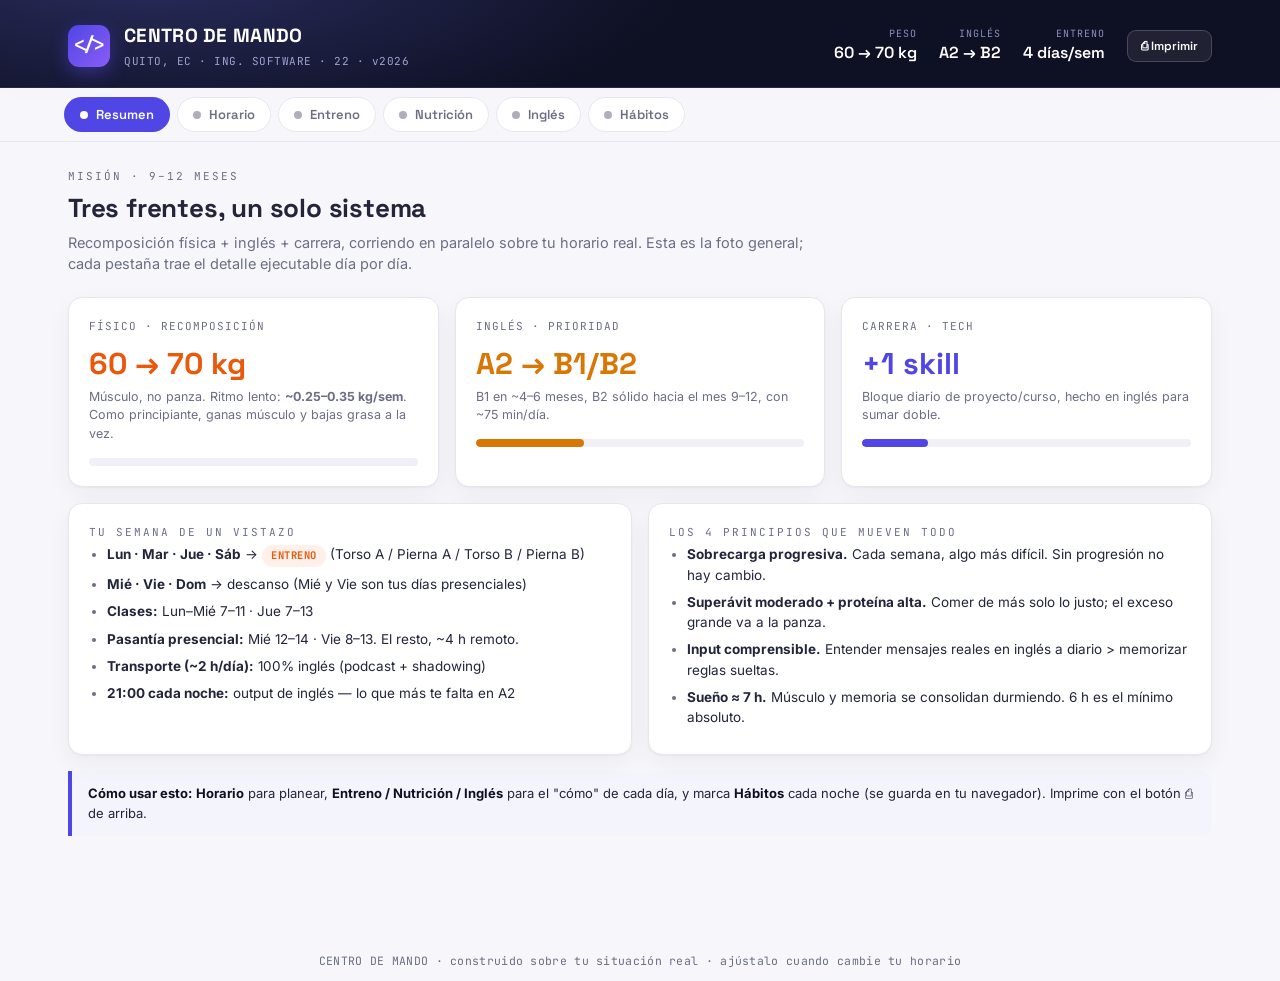
==== public/index.html @ 0e7e92aa "refacctor" ====
<!doctype html>
<html lang="es">
<head>
<meta charset="UTF-8" />
<meta name="viewport" content="width=device-width, initial-scale=1.0" />
<title>Centro de Mando · Transformación</title>
<style>
  @import url('https://fonts.googleapis.com/css2?family=Space+Grotesk:wght@500;600;700&family=Inter:wght@400;500;600;700&family=JetBrains+Mono:wght@500;700&display=swap');

  :root{
    --ink:#0e1023; --paper:#f7f7fb; --card:#fff; --line:#e6e6ef; --line-soft:#f0f0f6;
    --muted:#6b6e85; --text:#23263b;
    --indigo:#4f46e5; --amber:#d97706; --amber-bg:#fef6e7; --coral:#ea580c; --coral-bg:#fff1ea;
    --green:#059669; --green-bg:#e9f7f0; --violet:#7c3aed; --violet-bg:#f1ecfd; --blue:#2563eb; --blue-bg:#e9f0fe;
    --r:14px; --shadow:0 1px 2px rgba(14,16,35,.04),0 8px 24px rgba(14,16,35,.05);
  }
  *{box-sizing:border-box;}
  html{scroll-behavior:smooth;}
  body{margin:0;font-family:'Inter',sans-serif;background:var(--paper);color:var(--text);-webkit-font-smoothing:antialiased;line-height:1.5;}
  .wrap{max-width:1180px;margin:0 auto;padding:0 18px 80px;}

  header.top{background:var(--ink);background-image:radial-gradient(900px 300px at 12% -40%,#2a2d5e 0,transparent 60%);color:#fff;padding:22px 0 18px;border-bottom:1px solid #25284c;}
  .top .wrap{padding-bottom:0;}
  .brand{display:flex;align-items:center;gap:14px;flex-wrap:wrap;}
  .glyph{width:42px;height:42px;border-radius:11px;background:linear-gradient(135deg,var(--indigo),#8b5cf6);display:grid;place-items:center;font-family:'JetBrains Mono',monospace;font-weight:700;font-size:19px;box-shadow:0 6px 18px rgba(79,70,229,.45);}
  .brand h1{font-family:'Space Grotesk',sans-serif;font-size:19px;margin:0;letter-spacing:.3px;font-weight:700;}
  .brand .sub{font-family:'JetBrains Mono',monospace;font-size:11px;color:#9ea2cf;letter-spacing:.5px;margin-top:2px;}
  .ticker{margin-left:auto;display:flex;gap:22px;flex-wrap:wrap;align-items:center;}
  .ticker .t{text-align:right;}
  .ticker .t .k{font-family:'JetBrains Mono',monospace;font-size:10px;color:#8b8fc0;letter-spacing:1px;text-transform:uppercase;}
  .ticker .t .v{font-family:'Space Grotesk',sans-serif;font-size:16px;font-weight:600;color:#fff;}

  nav.tabs{position:sticky;top:0;z-index:30;background:rgba(247,247,251,.86);backdrop-filter:blur(10px);border-bottom:1px solid var(--line);}
  .tabrow{max-width:1180px;margin:0 auto;padding:9px 14px;display:flex;gap:7px;overflow-x:auto;scrollbar-width:none;}
  .tabrow::-webkit-scrollbar{display:none;}
  .tab{flex:0 0 auto;border:1px solid var(--line);background:var(--card);color:var(--muted);font-family:'Space Grotesk',sans-serif;font-weight:600;font-size:13px;padding:8px 15px;border-radius:999px;cursor:pointer;display:flex;align-items:center;gap:8px;transition:all .15s;white-space:nowrap;}
  .tab .dot{width:8px;height:8px;border-radius:50%;background:currentColor;opacity:.55;}
  .tab:hover{color:var(--text);border-color:#d3d3e3;}
  .tab.active{color:#fff;border-color:transparent;}
  .tab[data-c=dash].active{background:var(--indigo);}
  .tab[data-c=horario].active{background:var(--blue);}
  .tab[data-c=entreno].active{background:var(--coral);}
  .tab[data-c=comida].active{background:var(--green);}
  .tab[data-c=ingles].active{background:var(--amber);}
  .tab[data-c=habitos].active{background:var(--violet);}
  .tab.active .dot{opacity:1;background:#fff;}

  .panel{display:none;padding-top:26px;animation:fade .25s ease;}
  .panel.show{display:block;}
  @keyframes fade{from{opacity:0;transform:translateY(6px);}to{opacity:1;transform:none;}}

  .eyebrow{font-family:'JetBrains Mono',monospace;font-size:11px;letter-spacing:2px;text-transform:uppercase;color:var(--muted);margin:0 0 4px;}
  h2.section{font-family:'Space Grotesk',sans-serif;font-size:26px;margin:0 0 4px;letter-spacing:-.2px;}
  .lead{color:var(--muted);margin:0 0 22px;max-width:740px;font-size:14.5px;}

  .card{background:var(--card);border:1px solid var(--line);border-radius:var(--r);padding:20px;box-shadow:var(--shadow);}
  .grid{display:grid;gap:16px;}
  .g2{grid-template-columns:repeat(2,1fr);}
  .g3{grid-template-columns:repeat(3,1fr);}
  @media (max-width:820px){.g2,.g3{grid-template-columns:1fr;}}

  .pill{display:inline-block;font-family:'JetBrains Mono',monospace;font-size:10.5px;letter-spacing:.5px;padding:3px 9px;border-radius:999px;text-transform:uppercase;font-weight:700;}

  .metric .lab{font-family:'JetBrains Mono',monospace;font-size:11px;letter-spacing:1px;text-transform:uppercase;color:var(--muted);}
  .metric .big{font-family:'Space Grotesk',sans-serif;font-size:30px;font-weight:700;margin:6px 0 2px;}
  .metric .note{font-size:12.5px;color:var(--muted);}
  .bar{height:8px;border-radius:999px;background:var(--line-soft);margin-top:14px;overflow:hidden;}
  .bar>i{display:block;height:100%;border-radius:999px;}

  table{width:100%;border-collapse:collapse;}
  .tbl th{font-family:'JetBrains Mono',monospace;font-size:10.5px;letter-spacing:.6px;text-transform:uppercase;color:var(--muted);text-align:left;padding:10px 12px;border-bottom:1px solid var(--line);}
  .tbl td{padding:12px;border-bottom:1px solid var(--line-soft);font-size:13.5px;vertical-align:top;}
  .tbl tr:last-child td{border-bottom:none;}
  .ex{font-weight:600;color:var(--text);display:block;}
  .ex small{display:block;font-weight:600;font-size:10px;letter-spacing:.5px;text-transform:uppercase;margin-top:3px;color:var(--coral);}
  .sets{font-family:'JetBrains Mono',monospace;font-weight:700;font-size:13px;white-space:nowrap;}

  .dayhead{display:flex;align-items:center;gap:10px;margin:0 0 10px;font-family:'Space Grotesk',sans-serif;font-weight:700;font-size:16px;}
  .tag{font-family:'JetBrains Mono',monospace;font-size:10px;padding:3px 8px;border-radius:6px;letter-spacing:.5px;}
  .tag.gym{background:var(--coral-bg);color:var(--coral);}
  .tag.rest{background:#eef0f4;color:var(--muted);}

  ul.clean{margin:0;padding-left:18px;}
  ul.clean li{margin-bottom:7px;font-size:13.5px;}
  ul.clean li::marker{color:var(--muted);}

  .callout{border-left:4px solid var(--indigo);background:#f4f4fd;padding:13px 16px;border-radius:0 10px 10px 0;font-size:13px;margin-top:16px;}
  .callout b{color:var(--ink);}
  .callout.warn{border-color:var(--coral);background:var(--coral-bg);}
  .callout.tip{border-color:var(--green);background:var(--green-bg);}

  /* timeline */
  .tl{display:flex;flex-direction:column;}
  .tl .row{display:grid;grid-template-columns:50px 4px 1fr;gap:11px;align-items:stretch;padding:7px 0;border-bottom:1px solid var(--line-soft);}
  .tl .row:last-child{border-bottom:none;}
  .tl .t{font-family:'JetBrains Mono',monospace;font-size:11px;font-weight:700;color:var(--ink);padding-top:1px;}
  .tl .b2{border-radius:3px;}
  .tl .act b{font-size:13px;display:block;line-height:1.35;}
  .tl .act span{font-size:11.5px;color:var(--muted);}
  .b-en{background:var(--amber);} .a-en b{color:var(--amber);}
  .b-cls{background:var(--blue);}
  .b-gym{background:var(--coral);} .a-gym b{color:var(--coral);}
  .b-food{background:var(--green);}
  .b-work{background:#c2772f;}
  .b-skill{background:#0891b2;} .a-skill b{color:#0e7490;}
  .b-rest{background:#b9bcc9;}

  /* meals */
  .meal{padding:9px 0;border-bottom:1px solid var(--line-soft);}
  .meal:last-of-type{border-bottom:none;}
  .meal .mh{font-family:'JetBrains Mono',monospace;font-size:10.5px;letter-spacing:.5px;text-transform:uppercase;color:var(--green);font-weight:700;}
  .meal p{margin:3px 0 0;font-size:12.8px;line-height:1.45;}
  .daytot{margin-top:12px;font-family:'JetBrains Mono',monospace;font-size:11.5px;font-weight:700;color:var(--ink);background:var(--green-bg);padding:7px 11px;border-radius:8px;display:inline-block;}

  /* tools */
  .tool{border:1px solid var(--line);border-radius:11px;padding:14px;background:var(--card);}
  .tool .th{display:flex;align-items:center;gap:8px;flex-wrap:wrap;}
  .tool h4{margin:0;font-family:'Space Grotesk',sans-serif;font-size:14.5px;}
  .free{font-family:'JetBrains Mono',monospace;font-size:9px;padding:2px 7px;border-radius:5px;font-weight:700;letter-spacing:.4px;}
  .free.g{background:var(--green-bg);color:var(--green);}
  .free.p{background:var(--amber-bg);color:var(--amber);}
  .tool p{font-size:12.5px;color:var(--muted);margin:7px 0 0;}
  .tool p b{color:var(--text);}

  /* habit tracker */
  .htools{display:flex;flex-wrap:wrap;gap:10px;align-items:center;margin-bottom:16px;}
  .htools input[type=text]{font-family:'JetBrains Mono',monospace;border:1px solid var(--line);border-radius:9px;padding:7px 11px;font-size:12px;}
  .btn{font-family:'Space Grotesk',sans-serif;font-weight:600;font-size:12.5px;border:1px solid var(--line);background:var(--card);border-radius:9px;padding:7px 13px;cursor:pointer;color:var(--text);}
  .btn:hover{border-color:#cfcfe0;}
  .htbl{width:100%;border-collapse:collapse;}
  .htbl th{font-family:'JetBrains Mono',monospace;font-size:10px;padding:8px 4px;color:var(--muted);border-bottom:1px solid var(--line);}
  .htbl td{border-bottom:1px solid var(--line-soft);padding:8px 4px;text-align:center;}
  .htbl .hname{text-align:left;font-weight:600;font-size:12.5px;padding-left:6px;}
  .htbl .hname small{display:block;font-weight:500;color:var(--muted);font-size:10.5px;}
  .htbl .cat td{background:var(--violet-bg);font-family:'Space Grotesk',sans-serif;font-weight:700;font-size:11px;letter-spacing:1px;text-align:left;padding:9px 10px;color:var(--violet);}
  .ck{width:20px;height:20px;border-radius:50%;border:2px solid #cdcdda;cursor:pointer;display:inline-block;transition:all .12s;}
  .ck:hover{border-color:var(--violet);transform:scale(1.12);}
  .ck.on{background:var(--violet);border-color:var(--violet);position:relative;}
  .ck.on::after{content:"✓";color:#fff;font-size:12px;font-weight:700;position:absolute;inset:0;display:grid;place-items:center;}
  .ck.rest{border-style:dashed;border-color:#dcdce4;cursor:default;opacity:.5;}
  .ck.rest:hover{transform:none;}

  .footer-note{text-align:center;color:var(--muted);font-size:11.5px;margin-top:36px;font-family:'JetBrains Mono',monospace;letter-spacing:.3px;}
  .printbtn{font-family:'Space Grotesk',sans-serif;font-weight:600;font-size:12px;cursor:pointer;background:rgba(255,255,255,.08);color:#fff;border:1px solid rgba(255,255,255,.18);padding:7px 13px;border-radius:9px;}
  .printbtn:hover{background:rgba(255,255,255,.16);}

  @media (max-width:640px){
    .ticker{width:100%;justify-content:space-between;gap:12px;margin-top:12px;}
    .ticker .t{text-align:left;}
    h2.section{font-size:22px;}
  }
  @media print{
    nav.tabs,.printbtn,.htools{display:none!important;}
    header.top{-webkit-print-color-adjust:exact;print-color-adjust:exact;}
    .panel{display:block!important;page-break-before:always;padding-top:8px;}
    .panel:first-of-type{page-break-before:avoid;}
    body{background:#fff;}
    .card,.b2,.daytot,.htbl .cat td,.tag{-webkit-print-color-adjust:exact;print-color-adjust:exact;}
    @page{margin:1cm;}
  }
</style>
</head>
<body>

<header class="top">
  <div class="wrap">
    <div class="brand">
      <div class="glyph">&lt;/&gt;</div>
      <div>
        <h1>CENTRO DE MANDO</h1>
        <div class="sub">QUITO, EC · ING. SOFTWARE · 22 · v2026</div>
      </div>
      <div class="ticker">
        <div class="t"><div class="k">Peso</div><div class="v" id="tk-peso">60 → 70 kg</div></div>
        <div class="t"><div class="k">Inglés</div><div class="v">A2 → B2</div></div>
        <div class="t"><div class="k">Entreno</div><div class="v">4 días/sem</div></div>
        <button class="printbtn" onclick="window.print()">⎙ Imprimir</button>
      </div>
    </div>
  </div>
</header>

<nav class="tabs">
  <div class="tabrow">
    <button class="tab active" data-c="dash"><span class="dot"></span>Resumen</button>
    <button class="tab" data-c="horario"><span class="dot"></span>Horario</button>
    <button class="tab" data-c="entreno"><span class="dot"></span>Entreno</button>
    <button class="tab" data-c="comida"><span class="dot"></span>Nutrición</button>
    <button class="tab" data-c="ingles"><span class="dot"></span>Inglés</button>
    <button class="tab" data-c="habitos"><span class="dot"></span>Hábitos</button>
  </div>
</nav>

<div class="wrap">

<!-- ============ RESUMEN ============ -->
<section class="panel show" id="dash">
  <p class="eyebrow">Misión · 9–12 meses</p>
  <h2 class="section">Tres frentes, un solo sistema</h2>
  <p class="lead">Recomposición física + inglés + carrera, corriendo en paralelo sobre tu horario real. Esta es la foto general; cada pestaña trae el detalle ejecutable día por día.</p>

  <div class="grid g3">
    <div class="card metric">
      <div class="lab">Físico · Recomposición</div>
      <div class="big" style="color:var(--coral)">60 → 70 kg</div>
      <div class="note">Músculo, no panza. Ritmo lento: <b>~0.25–0.35 kg/sem</b>. Como principiante, ganas músculo y bajas grasa a la vez.</div>
      <div class="bar"><i id="bar-peso" style="background:var(--coral);width:0%"></i></div>
    </div>
    <div class="card metric">
      <div class="lab">Inglés · Prioridad</div>
      <div class="big" style="color:var(--amber)">A2 → B1/B2</div>
      <div class="note">B1 en ~4–6 meses, B2 sólido hacia el mes 9–12, con ~75 min/día.</div>
      <div class="bar"><i style="background:var(--amber);width:33%"></i></div>
    </div>
    <div class="card metric">
      <div class="lab">Carrera · Tech</div>
      <div class="big" style="color:var(--indigo)">+1 skill</div>
      <div class="note">Bloque diario de proyecto/curso, hecho en inglés para sumar doble.</div>
      <div class="bar"><i style="background:var(--indigo);width:20%"></i></div>
    </div>
  </div>

  <div class="grid g2" style="margin-top:16px">
    <div class="card">
      <p class="eyebrow">Tu semana de un vistazo</p>
      <ul class="clean">
        <li><b>Lun · Mar · Jue · Sáb</b> → <span class="pill" style="background:var(--coral-bg);color:var(--coral)">entreno</span> (Torso A / Pierna A / Torso B / Pierna B)</li>
        <li><b>Mié · Vie · Dom</b> → descanso (Mié y Vie son tus días presenciales)</li>
        <li><b>Clases:</b> Lun–Mié 7–11 · Jue 7–13</li>
        <li><b>Pasantía presencial:</b> Mié 12–14 · Vie 8–13. El resto, ~4 h remoto.</li>
        <li><b>Transporte (~2 h/día):</b> 100% inglés (podcast + shadowing)</li>
        <li><b>21:00 cada noche:</b> output de inglés — lo que más te falta en A2</li>
      </ul>
    </div>
    <div class="card">
      <p class="eyebrow">Los 4 principios que mueven todo</p>
      <ul class="clean">
        <li><b>Sobrecarga progresiva.</b> Cada semana, algo más difícil. Sin progresión no hay cambio.</li>
        <li><b>Superávit moderado + proteína alta.</b> Comer de más solo lo justo; el exceso grande va a la panza.</li>
        <li><b>Input comprensible.</b> Entender mensajes reales en inglés a diario &gt; memorizar reglas sueltas.</li>
        <li><b>Sueño ≈ 7 h.</b> Músculo y memoria se consolidan durmiendo. 6 h es el mínimo absoluto.</li>
      </ul>
    </div>
  </div>

  <div class="callout">
    <b>Cómo usar esto:</b> <b>Horario</b> para planear, <b>Entreno / Nutrición / Inglés</b> para el "cómo" de cada día, y marca <b>Hábitos</b> cada noche (se guarda en tu navegador). Imprime con el botón ⎙ de arriba.
  </div>
</section>

<!-- ============ HORARIO ============ -->
<section class="panel" id="horario">
  <p class="eyebrow">Estructura · día por día</p>
  <h2 class="section">Tu día, minuto a minuto</h2>
  <p class="lead">Sobre tus anclas reales: clases Lun–Mié 7–11 y Jue 7–13, pasantía presencial Mié 12–14 y Vie 8–13. Las horas son una guía; respeta las anclas y mueve los bloques flexibles si hace falta.</p>

  <div class="grid g2">

    <!-- LUNES -->
    <div class="card">
      <div class="dayhead">Lunes <span class="tag gym">ENTRENO · TORSO A</span></div>
      <div class="tl">
        <div class="row"><span class="t">05:15</span><div class="b2 b-en"></div><div class="act a-en"><b>Inglés · Anki</b><span>repaso del mazo + 10 palabras nuevas</span></div></div>
        <div class="row"><span class="t">05:45</span><div class="b2 b-food"></div><div class="act"><b>Desayuno 1</b></div></div>
        <div class="row"><span class="t">06:00</span><div class="b2 b-en"></div><div class="act a-en"><b>Transporte · Inglés</b><span>podcast + shadowing</span></div></div>
        <div class="row"><span class="t">07:00</span><div class="b2 b-cls"></div><div class="act"><b>Clases U</b><span>snack 1 en el receso</span></div></div>
        <div class="row"><span class="t">11:00</span><div class="b2 b-en"></div><div class="act"><b>Transporte → casa</b><span>audiolibro</span></div></div>
        <div class="row"><span class="t">12:00</span><div class="b2 b-food"></div><div class="act"><b>Almuerzo</b></div></div>
        <div class="row"><span class="t">13:00</span><div class="b2 b-gym"></div><div class="act a-gym"><b>Entreno · Torso A</b><span>~50 min</span></div></div>
        <div class="row"><span class="t">14:00</span><div class="b2 b-work"></div><div class="act"><b>Trabajo remoto</b><span>bloque foco 4 h · pausa postura cada hora</span></div></div>
        <div class="row"><span class="t">18:00</span><div class="b2 b-food"></div><div class="act"><b>Snack 2 + tareas U</b></div></div>
        <div class="row"><span class="t">20:00</span><div class="b2 b-skill"></div><div class="act a-skill"><b>Nueva habilidad</b><span>curso/proyecto 30 min</span></div></div>
        <div class="row"><span class="t">20:30</span><div class="b2 b-food"></div><div class="act"><b>Merienda</b></div></div>
        <div class="row"><span class="t">21:00</span><div class="b2 b-en"></div><div class="act a-en"><b>Inglés · Output</b><span>hablar 15 min + escribir 5 frases</span></div></div>
        <div class="row"><span class="t">21:45</span><div class="b2 b-rest"></div><div class="act"><b>Alistar mañana + ducha</b></div></div>
        <div class="row"><span class="t">22:30</span><div class="b2 b-rest"></div><div class="act"><b>Dormir</b><span>≈ 7 h</span></div></div>
      </div>
    </div>

    <!-- MARTES -->
    <div class="card">
      <div class="dayhead">Martes <span class="tag gym">ENTRENO · PIERNA A</span></div>
      <div class="tl">
        <div class="row"><span class="t">05:15</span><div class="b2 b-en"></div><div class="act a-en"><b>Inglés · Anki</b><span>repaso + 10 nuevas</span></div></div>
        <div class="row"><span class="t">05:45</span><div class="b2 b-food"></div><div class="act"><b>Desayuno 1</b></div></div>
        <div class="row"><span class="t">06:00</span><div class="b2 b-en"></div><div class="act a-en"><b>Transporte · Inglés</b><span>podcast + shadowing</span></div></div>
        <div class="row"><span class="t">07:00</span><div class="b2 b-cls"></div><div class="act"><b>Clases U</b><span>snack 1 en el receso</span></div></div>
        <div class="row"><span class="t">11:00</span><div class="b2 b-en"></div><div class="act"><b>Transporte → casa</b><span>audiolibro</span></div></div>
        <div class="row"><span class="t">12:00</span><div class="b2 b-food"></div><div class="act"><b>Almuerzo</b></div></div>
        <div class="row"><span class="t">13:00</span><div class="b2 b-gym"></div><div class="act a-gym"><b>Entreno · Pierna A</b><span>~50 min</span></div></div>
        <div class="row"><span class="t">14:00</span><div class="b2 b-work"></div><div class="act"><b>Trabajo remoto</b><span>bloque foco 4 h</span></div></div>
        <div class="row"><span class="t">18:00</span><div class="b2 b-food"></div><div class="act"><b>Snack 2 + tareas U</b></div></div>
        <div class="row"><span class="t">20:00</span><div class="b2 b-skill"></div><div class="act a-skill"><b>Nueva habilidad</b><span>30 min</span></div></div>
        <div class="row"><span class="t">20:30</span><div class="b2 b-food"></div><div class="act"><b>Merienda</b></div></div>
        <div class="row"><span class="t">21:00</span><div class="b2 b-en"></div><div class="act a-en"><b>Inglés · Output</b><span>hablar + escribir</span></div></div>
        <div class="row"><span class="t">21:45</span><div class="b2 b-rest"></div><div class="act"><b>Alistar mañana</b></div></div>
        <div class="row"><span class="t">22:30</span><div class="b2 b-rest"></div><div class="act"><b>Dormir</b></div></div>
      </div>
    </div>

    <!-- MIÉRCOLES -->
    <div class="card">
      <div class="dayhead">Miércoles <span class="tag rest">DESCANSO</span></div>
      <div class="tl">
        <div class="row"><span class="t">05:15</span><div class="b2 b-en"></div><div class="act a-en"><b>Inglés · Anki</b><span>repaso + 10 nuevas</span></div></div>
        <div class="row"><span class="t">05:45</span><div class="b2 b-food"></div><div class="act"><b>Desayuno 1</b></div></div>
        <div class="row"><span class="t">06:00</span><div class="b2 b-en"></div><div class="act a-en"><b>Transporte · Inglés</b><span>podcast</span></div></div>
        <div class="row"><span class="t">07:00</span><div class="b2 b-cls"></div><div class="act"><b>Clases U</b><span>snack 1 en receso</span></div></div>
        <div class="row"><span class="t">11:00</span><div class="b2 b-en"></div><div class="act"><b>Transporte a pasantía</b><span>+ almuerzo ligero / llévalo</span></div></div>
        <div class="row"><span class="t">12:00</span><div class="b2 b-work"></div><div class="act"><b>Pasantía presencial</b><span>12–14</span></div></div>
        <div class="row"><span class="t">14:00</span><div class="b2 b-en"></div><div class="act"><b>Transporte → casa</b><span>audiolibro</span></div></div>
        <div class="row"><span class="t">15:00</span><div class="b2 b-food"></div><div class="act"><b>Comida fuerte (tardía)</b></div></div>
        <div class="row"><span class="t">15:30</span><div class="b2 b-work"></div><div class="act"><b>Remoto (completar horas)</b><span>~2 h</span></div></div>
        <div class="row"><span class="t">18:00</span><div class="b2 b-skill"></div><div class="act a-skill"><b>Tareas → Nueva habilidad</b></div></div>
        <div class="row"><span class="t">20:30</span><div class="b2 b-food"></div><div class="act"><b>Merienda</b></div></div>
        <div class="row"><span class="t">21:00</span><div class="b2 b-en"></div><div class="act a-en"><b>Inglés · Output</b></div></div>
        <div class="row"><span class="t">22:30</span><div class="b2 b-rest"></div><div class="act"><b>Dormir</b></div></div>
      </div>
    </div>

    <!-- JUEVES -->
    <div class="card">
      <div class="dayhead">Jueves <span class="tag gym">ENTRENO · TORSO B</span></div>
      <div class="tl">
        <div class="row"><span class="t">05:15</span><div class="b2 b-en"></div><div class="act a-en"><b>Inglés · Anki</b><span>repaso + 10 nuevas</span></div></div>
        <div class="row"><span class="t">05:45</span><div class="b2 b-food"></div><div class="act"><b>Desayuno 1</b></div></div>
        <div class="row"><span class="t">06:00</span><div class="b2 b-en"></div><div class="act a-en"><b>Transporte · Inglés</b><span>podcast + shadowing</span></div></div>
        <div class="row"><span class="t">07:00</span><div class="b2 b-cls"></div><div class="act"><b>Clases U (7–13)</b><span>snack 1 ~10:00 · bloque largo</span></div></div>
        <div class="row"><span class="t">13:00</span><div class="b2 b-en"></div><div class="act"><b>Transporte → casa</b><span>audiolibro</span></div></div>
        <div class="row"><span class="t">14:00</span><div class="b2 b-food"></div><div class="act"><b>Almuerzo</b></div></div>
        <div class="row"><span class="t">14:30</span><div class="b2 b-gym"></div><div class="act a-gym"><b>Entreno · Torso B</b></div></div>
        <div class="row"><span class="t">15:30</span><div class="b2 b-work"></div><div class="act"><b>Trabajo remoto</b><span>~3.5 h + snack 2</span></div></div>
        <div class="row"><span class="t">19:00</span><div class="b2 b-cls"></div><div class="act"><b>Tareas U</b></div></div>
        <div class="row"><span class="t">20:00</span><div class="b2 b-skill"></div><div class="act a-skill"><b>Nueva habilidad</b><span>30 min</span></div></div>
        <div class="row"><span class="t">20:30</span><div class="b2 b-food"></div><div class="act"><b>Merienda</b></div></div>
        <div class="row"><span class="t">21:00</span><div class="b2 b-en"></div><div class="act a-en"><b>Inglés · Output</b></div></div>
        <div class="row"><span class="t">22:30</span><div class="b2 b-rest"></div><div class="act"><b>Dormir</b></div></div>
      </div>
    </div>

    <!-- VIERNES -->
    <div class="card">
      <div class="dayhead">Viernes <span class="tag rest">DESCANSO</span></div>
      <div class="tl">
        <div class="row"><span class="t">05:30</span><div class="b2 b-en"></div><div class="act a-en"><b>Inglés · Anki</b><span>repaso + 10 nuevas</span></div></div>
        <div class="row"><span class="t">06:00</span><div class="b2 b-food"></div><div class="act"><b>Desayuno 1 + alistar</b></div></div>
        <div class="row"><span class="t">07:00</span><div class="b2 b-en"></div><div class="act a-en"><b>Transporte · Inglés</b><span>podcast</span></div></div>
        <div class="row"><span class="t">08:00</span><div class="b2 b-work"></div><div class="act"><b>Pasantía presencial</b><span>8–13 · snack en receso</span></div></div>
        <div class="row"><span class="t">13:00</span><div class="b2 b-en"></div><div class="act"><b>Transporte → casa</b><span>audiolibro</span></div></div>
        <div class="row"><span class="t">14:00</span><div class="b2 b-food"></div><div class="act"><b>Almuerzo</b></div></div>
        <div class="row"><span class="t">14:30</span><div class="b2 b-skill"></div><div class="act a-skill"><b>Proyecto personal / curso</b><span>bloque tech</span></div></div>
        <div class="row"><span class="t">17:00</span><div class="b2 b-rest"></div><div class="act"><b>Ocio / social</b><span>cierre de semana laboral</span></div></div>
        <div class="row"><span class="t">20:30</span><div class="b2 b-food"></div><div class="act"><b>Merienda</b></div></div>
        <div class="row"><span class="t">21:00</span><div class="b2 b-en"></div><div class="act a-en"><b>Inglés ligero</b><span>serie con subtítulos en inglés</span></div></div>
        <div class="row"><span class="t">23:00</span><div class="b2 b-rest"></div><div class="act"><b>Dormir</b><span>puede correrse</span></div></div>
      </div>
    </div>

    <!-- SÁBADO -->
    <div class="card">
      <div class="dayhead">Sábado <span class="tag gym">ENTRENO · PIERNA B</span></div>
      <div class="tl">
        <div class="row"><span class="t">07:30</span><div class="b2 b-rest"></div><div class="act"><b>Despertar (sin alarma estricta)</b></div></div>
        <div class="row"><span class="t">08:00</span><div class="b2 b-en"></div><div class="act a-en"><b>Anki + Desayuno</b></div></div>
        <div class="row"><span class="t">09:00</span><div class="b2 b-gym"></div><div class="act a-gym"><b>Entreno · Pierna B</b></div></div>
        <div class="row"><span class="t">10:00</span><div class="b2 b-skill"></div><div class="act a-skill"><b>Proyecto / curso</b><span>bloque largo de tech, 3 h</span></div></div>
        <div class="row"><span class="t">13:00</span><div class="b2 b-food"></div><div class="act"><b>Almuerzo</b></div></div>
        <div class="row"><span class="t">14:00</span><div class="b2 b-cls"></div><div class="act"><b>Tareas U / proyecto</b></div></div>
        <div class="row"><span class="t">16:00</span><div class="b2 b-rest"></div><div class="act"><b>Libre + caminata</b><span>suma pasos (8–10k)</span></div></div>
        <div class="row"><span class="t">18:00</span><div class="b2 b-en"></div><div class="act a-en"><b>Inglés · Input largo</b><span>película/serie con subs en inglés</span></div></div>
        <div class="row"><span class="t">19:30</span><div class="b2 b-food"></div><div class="act"><b>Merienda + social</b></div></div>
        <div class="row"><span class="t">23:00</span><div class="b2 b-rest"></div><div class="act"><b>Dormir</b></div></div>
      </div>
    </div>

    <!-- DOMINGO -->
    <div class="card">
      <div class="dayhead">Domingo <span class="tag rest">DESCANSO TOTAL</span></div>
      <div class="tl">
        <div class="row"><span class="t">08:00</span><div class="b2 b-rest"></div><div class="act"><b>Despertar libre + desayuno</b></div></div>
        <div class="row"><span class="t">10:00</span><div class="b2 b-en"></div><div class="act a-en"><b>Repaso semanal de inglés</b><span>errores de la semana + 1 unidad de gramática (Murphy)</span></div></div>
        <div class="row"><span class="t">11:00</span><div class="b2 b-food"></div><div class="act"><b>Meal prep + plan de la semana</b><span>cocina base: arroz, menestra, pollo</span></div></div>
        <div class="row"><span class="t">13:00</span><div class="b2 b-food"></div><div class="act"><b>Almuerzo</b></div></div>
        <div class="row"><span class="t">14:00</span><div class="b2 b-rest"></div><div class="act"><b>Descanso / familia / ocio</b></div></div>
        <div class="row"><span class="t">18:00</span><div class="b2 b-rest"></div><div class="act"><b>Alistar el lunes</b><span>ropa, maleta, mochila de entreno</span></div></div>
        <div class="row"><span class="t">20:30</span><div class="b2 b-food"></div><div class="act"><b>Merienda</b></div></div>
        <div class="row"><span class="t">21:00</span><div class="b2 b-en"></div><div class="act a-en"><b>Inglés ligero</b><span>podcast relajado</span></div></div>
        <div class="row"><span class="t">22:30</span><div class="b2 b-rest"></div><div class="act"><b>Dormir</b><span>vuelve al horario base</span></div></div>
      </div>
    </div>

  </div>

  <div class="callout warn">
    <b>Días intensos = descanso sagrado.</b> Mié, Vie y Dom no entrenas a propósito: el músculo crece en el descanso, no en el gimnasio. Si una noche no llegas a 7 h de sueño, mete una siesta de 20 min al mediodía.
  </div>
</section>

<!-- ============ ENTRENO ============ -->
<section class="panel" id="entreno">
  <p class="eyebrow">Calistenia · barra + mochila</p>
  <h2 class="section">4 días: Torso / Pierna alternados</h2>
  <p class="lead">Cada grupo muscular 2 veces por semana (lo ideal para crecer). Tu barra incluye <b>fondos</b>. La mochila con libros es tu "peso": la llenas a medida que progresas.</p>

  <div class="callout tip" style="margin-top:0;margin-bottom:18px">
    <b>Arranque · semanas 1–2:</b> no vayas "al fallo" en todo el día uno. Si no sale ninguna dominada, haz solo negativas (baja en 5 s); si las flexiones completas no salen, apóyate en rodillas; los fondos, con poco rango. Vas a tener agujetas fuertes los primeros días: es normal. El éxito de estas 2 semanas es <b>presentarte los 4 días</b>, no cuánto levantas.
  </div>

  <div class="grid g2">
    <div class="card">
      <div class="dayhead"><span class="tag gym">LUN</span> Torso A · Tracción + postura</div>
      <table class="tbl">
        <thead><tr><th style="width:46%">Ejercicio</th><th>Series</th><th>Clave</th></tr></thead>
        <tbody>
          <tr><td><span class="ex">Dominadas<small>Espalda (ancho)</small></span></td><td class="sets">4 × máx</td><td>Si no salen, negativas: baja en 5 s.</td></tr>
          <tr><td><span class="ex">Fondos (dips)<small>Pecho · tríceps</small></span></td><td class="sets">4 × 8–12</td><td>Inclínate un poco al frente para pecho.</td></tr>
          <tr><td><span class="ex">Remo con mochila<small>Espalda media · postura</small></span></td><td class="sets">4 × 12</td><td>Torso inclinado, lleva al ombligo, aprieta escápulas.</td></tr>
          <tr><td><span class="ex">Flexiones<small>Pecho</small></span></td><td class="sets">3 × 12–15</td><td>Cuerpo recto; mochila si es fácil.</td></tr>
          <tr><td><span class="ex">Chin-ups<small>Bíceps</small></span></td><td class="sets">3 × máx</td><td>Palmas hacia ti, jala con los brazos.</td></tr>
          <tr><td><span class="ex">Face-pull con toalla<small>Hombro post. · postura</small></span></td><td class="sets">3 × 15</td><td>Toalla en la barra; jala hacia la frente.</td></tr>
        </tbody>
      </table>
    </div>
    <div class="card">
      <div class="dayhead"><span class="tag gym">MAR</span> Pierna A + Core</div>
      <table class="tbl">
        <thead><tr><th style="width:46%">Ejercicio</th><th>Series</th><th>Clave</th></tr></thead>
        <tbody>
          <tr><td><span class="ex">Sentadilla profunda<small>Cuádriceps · glúteo</small></span></td><td class="sets">4 × 15–20</td><td>Mochila pesada; talón pegado al suelo.</td></tr>
          <tr><td><span class="ex">Zancadas<small>Equilibrio · glúteo</small></span></td><td class="sets">3 × 12 c/p</td><td>Paso largo, torso erguido.</td></tr>
          <tr><td><span class="ex">Puente a una pierna<small>Glúteo · lumbar</small></span></td><td class="sets">3 × 12 c/p</td><td>Aprieta el glúteo 1 s arriba.</td></tr>
          <tr><td><span class="ex">Pantorrilla en escalón<small>Gemelos</small></span></td><td class="sets">4 × 20</td><td>Estira abajo, sube lento.</td></tr>
          <tr><td><span class="ex">Elevación de rodillas<small>Abdomen</small></span></td><td class="sets">3 × 12</td><td>Colgado, sin balanceo.</td></tr>
          <tr><td><span class="ex">Plancha<small>Core</small></span></td><td class="sets">3 × 40 s</td><td>Glúteo y abdomen apretados.</td></tr>
        </tbody>
      </table>
    </div>
    <div class="card">
      <div class="dayhead"><span class="tag gym">JUE</span> Torso B · Empuje</div>
      <table class="tbl">
        <thead><tr><th style="width:46%">Ejercicio</th><th>Series</th><th>Clave</th></tr></thead>
        <tbody>
          <tr><td><span class="ex">Fondos (dips)<small>Pecho · tríceps</small></span></td><td class="sets">4 × máx</td><td>Hoy es el protagonista; bajada controlada.</td></tr>
          <tr><td><span class="ex">Pike push-ups<small>Hombros</small></span></td><td class="sets">4 × 8–12</td><td>Cadera alta (V), cabeza al suelo.</td></tr>
          <tr><td><span class="ex">Dominadas<small>Espalda</small></span></td><td class="sets">3 × máx</td><td>Rango completo.</td></tr>
          <tr><td><span class="ex">Flexiones diamante<small>Tríceps</small></span></td><td class="sets">3 × 12</td><td>Manos juntas bajo el pecho.</td></tr>
          <tr><td><span class="ex">Remo con mochila<small>Espalda</small></span></td><td class="sets">3 × 12</td><td>Muy lento, 2 s arriba.</td></tr>
          <tr><td><span class="ex">Wall angels<small>Postura</small></span></td><td class="sets">3 × 12</td><td>Espalda en la pared, brazos suben/bajan.</td></tr>
        </tbody>
      </table>
    </div>
    <div class="card">
      <div class="dayhead"><span class="tag gym">SÁB</span> Pierna B + Core</div>
      <table class="tbl">
        <thead><tr><th style="width:46%">Ejercicio</th><th>Series</th><th>Clave</th></tr></thead>
        <tbody>
          <tr><td><span class="ex">Sentadilla búlgara<small>Cuádriceps · glúteo</small></span></td><td class="sets">3 × 12 c/p</td><td>Pie de atrás en una silla.</td></tr>
          <tr><td><span class="ex">Sentadilla con mochila<small>Piernas</small></span></td><td class="sets">4 × 15</td><td>Bajada controlada 3 s.</td></tr>
          <tr><td><span class="ex">Curl femoral con toalla<small>Isquios</small></span></td><td class="sets">3 × 12</td><td>Desliza talones en piso liso.</td></tr>
          <tr><td><span class="ex">Pantorrilla<small>Gemelos</small></span></td><td class="sets">4 × 20</td><td>En escalón, rango completo.</td></tr>
          <tr><td><span class="ex">Hollow hold<small>Core</small></span></td><td class="sets">3 × 25 s</td><td>Lumbar pegada al piso.</td></tr>
          <tr><td><span class="ex">Plancha lateral<small>Oblicuos</small></span></td><td class="sets">3 × 20 s c/l</td><td>Cadera arriba, línea recta.</td></tr>
        </tbody>
      </table>
    </div>
  </div>

  <div class="grid g2" style="margin-top:16px">
    <div class="card">
      <p class="eyebrow">Cómo progresar (sin más equipo)</p>
      <ul class="clean">
        <li><b>1.</b> Sube reps hasta el tope del rango.</li>
        <li><b>2.</b> Baja más lento (tempo 3–1–1).</li>
        <li><b>3.</b> Variante más difícil (a una pierna, diamante, archer).</li>
        <li><b>4.</b> Agrega peso a la mochila.</li>
        <li><b>Anota cada sesión.</b> Si no superas la semana pasada, no progresas.</li>
      </ul>
    </div>
    <div class="card">
      <p class="eyebrow">Panza + postura</p>
      <ul class="clean">
        <li>La panza baja con <b>balance calórico + pasos</b> (8–10k/día), no con abdominales.</li>
        <li>El core aquí es para <b>fuerza y postura</b>; los abs se ven al bajar grasa total.</li>
        <li>Cada hora sentado: 30 s de wall angels o estiramiento de pecho.</li>
        <li><b>Calienta</b> 5 min y descansa <b>60–90 s</b> entre series.</li>
      </ul>
    </div>
  </div>
</section>

<!-- ============ NUTRICIÓN ============ -->
<section class="panel" id="comida">
  <p class="eyebrow">Recomposición · 7 días distintos</p>
  <h2 class="section">Comer para crecer músculo, no panza</h2>
  <p class="lead">Cada día con su menú y cantidades aproximadas (peso en crudo salvo indicación). Apunta a ~2.650 kcal y ~130 g de proteína. Usa la tabla de equivalencias para armar tu propio día si te falta algo.</p>

  <div class="grid g3" style="margin-bottom:18px">
    <div class="card metric"><div class="lab">Calorías</div><div class="big" style="color:var(--green)">~2.650</div><div class="note">Si la panza crece rápido → baja a 2.500. Si no subes en 2 sem → sube 200.</div></div>
    <div class="card metric"><div class="lab">Proteína</div><div class="big" style="color:var(--green)">120–140 g</div><div class="note">≈2 g/kg. En todas las comidas.</div></div>
    <div class="card metric"><div class="lab">Agua · Ritmo</div><div class="big" style="color:var(--green)">3 L · +0.3</div><div class="note">~0.25–0.35 kg/semana. Despacio = más limpio.</div></div>
  </div>

  <div class="grid g2">

    <div class="card">
      <div class="dayhead">Lunes <span class="tag gym">post-entreno</span></div>
      <div class="meal"><div class="mh">Desayuno</div><p>Batido: 300 ml leche entera + 60 g avena + 1 guineo + 1 cda (16 g) mantequilla de maní. Aparte: 2 huevos revueltos.</p></div>
      <div class="meal"><div class="mh">Snack 1 (receso)</div><p>30 g maní + 1 manzana.</p></div>
      <div class="meal"><div class="mh">Almuerzo</div><p>1½ taza arroz (225 g cocido) + 1 taza menestra de lenteja + 120 g pechuga de pollo + ½ aguacate.</p></div>
      <div class="meal"><div class="mh">Snack 2 (pre-entreno)</div><p>200 g yogur griego + 40 g granola.</p></div>
      <div class="meal"><div class="mh">Merienda</div><p>150 g tilapia + 200 g yuca cocida + ensalada con 1 cda aceite de oliva.</p></div>
      <div class="daytot">≈ 2.640 kcal · 139 g proteína</div>
    </div>

    <div class="card">
      <div class="dayhead">Martes <span class="tag gym">post-entreno</span></div>
      <div class="meal"><div class="mh">Desayuno</div><p>3 huevos revueltos + 2 panes integrales + 250 ml chocolate con leche entera.</p></div>
      <div class="meal"><div class="mh">Snack 1</div><p>Sánduche de pollo (80 g pollo, 2 panes) + 1 yogur bebible.</p></div>
      <div class="meal"><div class="mh">Almuerzo</div><p>150 g pasta (cruda) + 120 g carne molida + salsa + ½ aguacate.</p></div>
      <div class="meal"><div class="mh">Snack 2</div><p>30 g almendras + 1 guineo.</p></div>
      <div class="meal"><div class="mh">Merienda</div><p>Sopa de avena (40 g avena + leche) + 2 huevos + 1 pan.</p></div>
      <div class="daytot">≈ 2.650 kcal · 133 g proteína</div>
    </div>

    <div class="card">
      <div class="dayhead">Miércoles <span class="tag rest">descanso</span></div>
      <div class="meal"><div class="mh">Desayuno</div><p>Tigrillo de 1 verde grande con 2 huevos y 40 g queso + café con leche.</p></div>
      <div class="meal"><div class="mh">Snack 1</div><p>1 taza fruta picada + 40 g granola + 1 cda miel.</p></div>
      <div class="meal"><div class="mh">Almuerzo (llévalo)</div><p>1 taza arroz + 120 g pollo + ensalada + ½ aguacate.</p></div>
      <div class="meal"><div class="mh">Snack 2</div><p>40 g queso + 20 g nueces.</p></div>
      <div class="meal"><div class="mh">Merienda (fuerte)</div><p>Seco de pollo (150 g) con 1 taza arroz y ½ maduro.</p></div>
      <div class="daytot">≈ 2.580 kcal · 124 g proteína</div>
    </div>

    <div class="card">
      <div class="dayhead">Jueves <span class="tag gym">post-entreno</span></div>
      <div class="meal"><div class="mh">Desayuno</div><p>Batido: 300 ml leche + 60 g avena + ½ taza papaya/frutos rojos + 1 cda maní. Aparte: 2 huevos.</p></div>
      <div class="meal"><div class="mh">Snack 1 (receso largo)</div><p>Sánduche de queso o atún + 1 fruta.</p></div>
      <div class="meal"><div class="mh">Almuerzo</div><p>1½ taza arroz + 1 taza menestra de fréjol + 130 g carne + ½ aguacate.</p></div>
      <div class="meal"><div class="mh">Snack 2 (pre-entreno)</div><p>200 g yogur griego + 1 guineo + 20 g granola.</p></div>
      <div class="meal"><div class="mh">Merienda</div><p>150 g pollo a la plancha + 200 g papa + ensalada con aceite de oliva.</p></div>
      <div class="daytot">≈ 2.760 kcal · 153 g proteína</div>
    </div>

    <div class="card">
      <div class="dayhead">Viernes <span class="tag rest">descanso</span></div>
      <div class="meal"><div class="mh">Desayuno</div><p>Bolón de verde con queso (o chicharrón) + 2 huevos + café.</p></div>
      <div class="meal"><div class="mh">Snack 1</div><p>30 g frutos secos + 1 yogur.</p></div>
      <div class="meal"><div class="mh">Almuerzo</div><p>1 taza arroz + 150 g pescado (corvina/atún) + ½ porción patacones + ensalada.</p></div>
      <div class="meal"><div class="mh">Snack 2</div><p>40 g chocolate amargo 70% + 20 g maní.</p></div>
      <div class="meal"><div class="mh">Merienda</div><p>Arroz con 1 lata de atún + 1 huevo, o encebollado con 1 pan.</p></div>
      <div class="daytot">≈ 2.600 kcal · 120 g proteína</div>
    </div>

    <div class="card">
      <div class="dayhead">Sábado <span class="tag gym">post-entreno</span></div>
      <div class="meal"><div class="mh">Desayuno</div><p>3 huevos + 2 panes + 200 g yogur griego + 1 guineo.</p></div>
      <div class="meal"><div class="mh">Snack 1</div><p>1 taza fruta + 40 g granola + miel.</p></div>
      <div class="meal"><div class="mh">Almuerzo</div><p>Seco de carne (150 g) con 1½ taza arroz, ½ maduro y ½ aguacate.</p></div>
      <div class="meal"><div class="mh">Snack 2</div><p>30 g almendras + 40 g queso.</p></div>
      <div class="meal"><div class="mh">Merienda</div><p>150 g pollo + 1 taza quinua o arroz + ensalada con aceite de oliva.</p></div>
      <div class="daytot">≈ 2.690 kcal · 135 g proteína</div>
    </div>

    <div class="card">
      <div class="dayhead">Domingo <span class="tag rest">libre</span></div>
      <div class="meal"><div class="mh">Desayuno</div><p>2 humitas (o bolón) + 2 huevos + café con leche.</p></div>
      <div class="meal"><div class="mh">Snack 1</div><p>30 g nueces + 1 fruta.</p></div>
      <div class="meal"><div class="mh">Almuerzo libre</div><p>Ceviche de camarón con chifles + 1 taza arroz (o encebollado).</p></div>
      <div class="meal"><div class="mh">Snack 2</div><p>Batido: 300 ml leche + 40 g avena + 1 fruta.</p></div>
      <div class="meal"><div class="mh">Merienda</div><p>Sánduche potente: 90 g pollo/atún + 2 panes + queso + aguacate, con leche.</p></div>
      <div class="daytot">≈ 2.540 kcal · 116 g proteína</div>
    </div>

    <div class="card" style="background:#fcfcff">
      <div class="dayhead">Equivalencias (arma tu propio día)</div>
      <p class="eyebrow" style="margin-top:4px">Proteína (1 porción ≈)</p>
      <p style="font-size:12.8px;margin:0 0 10px">100 g pollo = 30 g · 100 g pescado/atún = 25 g · 1 huevo = 6 g · 100 g carne = 26 g · 200 g yogur griego = 18 g · 1 taza menestra = 15 g · 40 g queso = 10 g.</p>
      <p class="eyebrow">Carbohidratos (1 porción ≈)</p>
      <p style="font-size:12.8px;margin:0 0 10px">1 taza arroz cocido (150 g) · 1 verde o maduro mediano · 200 g yuca/papa · 60 g avena seca · 2 panes.</p>
      <p class="eyebrow">Grasas buenas (1 porción ≈)</p>
      <p style="font-size:12.8px;margin:0">½ aguacate · 1 cda (16 g) maní o aceite de oliva · 30 g frutos secos.</p>
    </div>
  </div>

  <div class="callout tip">
    <b>Suplemento único que vale la pena:</b> creatina monohidrato, 3–5 g/día (cualquier hora). Barata, segura, la mejor respaldada para fuerza y músculo. Y desde el día uno: proteína en cada comida, evita gaseosas y frituras en exceso (de ahí sale la panza), mastica bien por los brackets.
  </div>
</section>

<!-- ============ INGLÉS ============ -->
<section class="panel" id="ingles">
  <p class="eyebrow">Prioridad de carrera · A2 → B2</p>
  <h2 class="section">Inglés diario con herramientas concretas</h2>
  <p class="lead">En A2 tu cuello de botella es el <b>output</b> (hablar/escribir). Cada herramienta de abajo tiene un trabajo específico. <span class="free g" style="margin:0 3px">GRATIS</span> = sin costo · <span class="free p" style="margin:0 3px">PAGO</span> = de pago o freemium.</p>

  <div class="card" style="margin-bottom:16px">
    <p class="eyebrow">Rutina diaria (~75 min, repartidos)</p>
    <table class="tbl">
      <thead><tr><th style="width:24%">Cuándo</th><th style="width:28%">Qué · herramienta</th><th>Cómo, exactamente</th></tr></thead>
      <tbody>
        <tr><td class="sets">05:15 · 20 min</td><td><b>Vocabulario — Anki</b></td><td>Repasa el mazo pendiente y agrega 10 tarjetas nuevas con palabras que viste ayer.</td></tr>
        <tr><td class="sets">Transporte · ~60 min</td><td><b>Input — podcast + shadowing</b></td><td>Escucha y repite en voz baja imitando ritmo y entonación, frase por frase.</td></tr>
        <tr><td class="sets">Mediodía · pasivo</td><td><b>Inmersión tech</b></td><td>Tutoriales/docs de programación en inglés. Cuenta como estudio doble.</td></tr>
        <tr><td class="sets">21:00 · 30–40 min</td><td><b>Output — IA / intercambio</b></td><td>Habla 10–15 min y escribe 5 frases de tu día; pide que te corrijan.</td></tr>
        <tr><td class="sets">Domingo · 45 min</td><td><b>Gramática — Murphy</b></td><td>1 unidad + revisa los errores que anotaste en la semana.</td></tr>
      </tbody>
    </table>
  </div>

  <p class="eyebrow" style="margin-bottom:10px">Caja de herramientas, por función</p>
  <div class="grid g3">
    <div class="tool">
      <div class="th"><h4>Anki</h4><span class="free g">GRATIS</span></div>
      <p><b>Vocabulario (repetición espaciada).</b> Gratis en PC/Android (en iPhone es de pago). Crea tus tarjetas con palabras que encuentres, o baja un mazo de frecuencia. 20 nuevas/día.</p>
    </div>
    <div class="tool">
      <div class="th"><h4>English Grammar in Use</h4><span class="free p">LIBRO</span></div>
      <p><b>Gramática.</b> El de Raymond Murphy, edición intermedia (tapa azul). 1 unidad cada 1–2 días. Hay también versión app.</p>
    </div>
    <div class="tool">
      <div class="th"><h4>BBC Learning English</h4><span class="free g">GRATIS</span></div>
      <p><b>Input estructurado.</b> App y web. Empieza por su podcast <i>6 Minute English</i> y las series por nivel.</p>
    </div>
    <div class="tool">
      <div class="th"><h4>LingQ</h4><span class="free p">FREEMIUM</span></div>
      <p><b>Leer escuchando.</b> Importa artículos o videos: lees mientras escuchas y tocas las palabras que no sabes para traducirlas y guardarlas.</p>
    </div>
    <div class="tool">
      <div class="th"><h4>YouTube · canales</h4><span class="free g">GRATIS</span></div>
      <p><b>Input por nivel.</b> A2–B1: <i>Easy English</i>, <i>English with Lucy</i>, <i>BBC Learning English</i>. Luego tech: <i>Fireship</i>, <i>freeCodeCamp</i>, <i>Web Dev Simplified</i>.</p>
    </div>
    <div class="tool">
      <div class="th"><h4>Podcasts</h4><span class="free g">GRATIS</span></div>
      <p><b>Para el transporte.</b> A2–B1: <i>6 Minute English</i>, <i>Espresso English</i>, <i>All Ears English</i>. B1+: <i>Syntax</i>, <i>CodeNewbie</i> (tech).</p>
    </div>
    <div class="tool">
      <div class="th"><h4>HelloTalk / Tandem</h4><span class="free p">FREEMIUM</span></div>
      <p><b>Intercambio con nativos.</b> Chat de texto y voz. Ofrece corregir su español a cambio de que te corrijan el inglés.</p>
    </div>
    <div class="tool">
      <div class="th"><h4>italki</h4><span class="free p">PAGO</span></div>
      <p><b>Tutor 1:1.</b> Los <i>community tutors</i> son económicos. Reserva 1–2 sesiones de conversación por semana cuando llegues a B1.</p>
    </div>
    <div class="tool">
      <div class="th"><h4>IA conversacional</h4><span class="free g">GRATIS</span></div>
      <p><b>Hablar sin pena.</b> Usa el modo voz de Claude/ChatGPT: "háblame en inglés nivel B1 y corrige mis errores". Tu compañero de práctica 24/7.</p>
    </div>
    <div class="tool">
      <div class="th"><h4>ELSA Speak</h4><span class="free p">FREEMIUM</span></div>
      <p><b>Pronunciación.</b> Coach de acento con IA: te marca exactamente qué sonidos corregir. 10 min/día.</p>
    </div>
    <div class="tool">
      <div class="th"><h4>Reverso Context</h4><span class="free g">GRATIS</span></div>
      <p><b>Palabras en contexto.</b> Cuando dudes cómo se usa una palabra, la ves en frases reales con traducción.</p>
    </div>
    <div class="tool">
      <div class="th"><h4>EF SET</h4><span class="free g">GRATIS</span></div>
      <p><b>Medir tu nivel.</b> Test de ~50 min que te da tu puntaje CEFR (A2/B1/B2). Hazlo ahora y cada 2–3 meses para ver el avance.</p>
    </div>
  </div>

  <div class="grid g3" style="margin-top:16px">
    <div class="card">
      <div class="dayhead"><span class="tag" style="background:var(--amber-bg);color:var(--amber)">FASE 1</span> Mes 1–3 · A2→B1</div>
      <ul class="clean">
        <li>Diario: Anki + input fácil (BBC, Easy English, LingQ).</li>
        <li>Gramática: Murphy intermedio.</li>
        <li>Cambia celular, sistema y editor a inglés.</li>
        <li>Empieza shadowing aunque suene raro.</li>
      </ul>
    </div>
    <div class="card">
      <div class="dayhead"><span class="tag" style="background:var(--amber-bg);color:var(--amber)">FASE 2</span> Mes 4–8 · B1→B2</div>
      <ul class="clean">
        <li>Contenido nativo: canales tech, podcasts, series con subs en inglés.</li>
        <li>Output activo: HelloTalk + 1 tutor italki/semana.</li>
        <li>Commits y comentarios de código en inglés.</li>
        <li>Conversación con IA, pidiendo correcciones.</li>
      </ul>
    </div>
    <div class="card">
      <div class="dayhead"><span class="tag" style="background:var(--amber-bg);color:var(--amber)">FASE 3</span> Mes 9+ · B2</div>
      <ul class="clean">
        <li>Sin subtítulos. Docs técnicas de corrido.</li>
        <li>Comunidades dev en inglés (Discord, GitHub).</li>
        <li>Practica entrevistas técnicas en voz alta.</li>
        <li>Mide con EF SET cada 2–3 meses.</li>
      </ul>
    </div>
  </div>

  <div class="callout"><b>Tu atajo como dev:</b> haz en inglés lo que ya haces en tech (docs, búsquedas, nombres de variables, README). Así no "sacas tiempo extra": lo fusionas con tu carrera. 60 min imperfectos cada día le ganan a 4 h sueltas el domingo.</div>
</section>

<!-- ============ HÁBITOS ============ -->
<section class="panel" id="habitos">
  <p class="eyebrow">Constancia medible</p>
  <h2 class="section">Tracker semanal</h2>
  <p class="lead">Toca los círculos para marcar. Tu progreso se guarda en este navegador. Lo que se mide, se mejora.</p>

  <div class="htools">
    <span style="font-family:'JetBrains Mono',monospace;font-size:12px;color:var(--muted)">Semana:</span>
    <input type="text" id="weeklabel" placeholder="dd/mm/aaaa" />
    <span style="font-family:'JetBrains Mono',monospace;font-size:12px;color:var(--muted);margin-left:6px">Peso hoy:</span>
    <input type="text" id="pesoInput" placeholder="60" style="width:70px" />
    <span style="font-family:'JetBrains Mono',monospace;font-size:12px;color:var(--muted)">kg → 70</span>
    <button class="btn" id="savePeso">Actualizar</button>
    <button class="btn" id="resetWeek" style="margin-left:auto">Reiniciar semana</button>
  </div>

  <div class="card" style="margin-bottom:16px;display:flex;align-items:center;gap:18px;flex-wrap:wrap">
    <div style="flex:1;min-width:200px">
      <div style="font-family:'JetBrains Mono',monospace;font-size:11px;letter-spacing:1px;color:var(--muted);text-transform:uppercase">Cumplimiento de la semana</div>
      <div class="bar" style="height:12px;margin-top:10px"><i id="weekbar" style="background:var(--violet);width:0%"></i></div>
    </div>
    <div style="font-family:'Space Grotesk',sans-serif;font-size:34px;font-weight:700;color:var(--violet)" id="weekpct">0%</div>
  </div>

  <div class="card"><table class="htbl" id="htable"></table></div>

  <div class="callout" style="margin-top:18px"><b>Cómo leerlo:</b> los círculos en gris punteado son descanso planificado (no cuentan en contra). No rompas la cadena más de un día seguido en ningún hábito.</div>
</section>

</div>

<p class="footer-note">CENTRO DE MANDO · construido sobre tu situación real · ajústalo cuando cambie tu horario</p>

<script>
(function(){
  var tabs=document.querySelectorAll('.tab'), panels=document.querySelectorAll('.panel');
  tabs.forEach(function(t){t.addEventListener('click',function(){
    tabs.forEach(function(x){x.classList.remove('active');});
    panels.forEach(function(p){p.classList.remove('show');});
    t.classList.add('active');
    document.getElementById(t.dataset.c).classList.add('show');
    window.scrollTo({top:0,behavior:'smooth'});
  });});

  function load(k,d){try{var v=localStorage.getItem(k);return v===null?d:JSON.parse(v);}catch(e){return d;}}
  function save(k,v){try{localStorage.setItem(k,JSON.stringify(v));}catch(e){}}

  var START=60,GOAL=70,peso=load('cmd_peso',60);
  function renderPeso(){
    var p=Math.max(0,Math.min(100,((peso-START)/(GOAL-START))*100));
    document.getElementById('bar-peso').style.width=p+'%';
    document.getElementById('tk-peso').textContent=peso+' → '+GOAL+' kg';
    document.getElementById('pesoInput').value=peso;
  }
  document.getElementById('savePeso').addEventListener('click',function(){
    var v=parseFloat(document.getElementById('pesoInput').value);
    if(!isNaN(v)&&v>30&&v<150){peso=v;save('cmd_peso',peso);renderPeso();}
  });
  renderPeso();

  var wl=document.getElementById('weeklabel');
  wl.value=load('cmd_weeklabel','');
  wl.addEventListener('input',function(){save('cmd_weeklabel',wl.value);});

  var days=['L','M','X','J','V','S','D'];
  var model=[
    {cat:'NUTRICIÓN'},
    {name:'Desayuno 1',sub:'mañana',rest:[0,0,0,0,0,0,0]},
    {name:'Almuerzo + grasa buena',sub:'aceite / aguacate',rest:[0,0,0,0,0,0,0]},
    {name:'Merienda proteica',rest:[0,0,0,0,0,0,0]},
    {name:'Agua 3 L',rest:[0,0,0,0,0,0,0]},
    {name:'Proteína ≥120 g',rest:[0,0,0,0,0,0,0]},
    {cat:'CUERPO Y POSTURA'},
    {name:'Entreno',sub:'Lun·Mar·Jue·Sáb',rest:[0,0,1,0,1,0,1]},
    {name:'Pausas de postura',sub:'wall angels al trabajar',rest:[0,0,0,0,0,0,0]},
    {name:'8–10k pasos',rest:[0,0,0,0,0,0,0]},
    {cat:'INGLÉS (PRIORIDAD)'},
    {name:'Anki vocabulario',rest:[0,0,0,0,0,0,0]},
    {name:'Input + shadowing',sub:'transporte / escucha',rest:[0,0,0,0,0,0,0]},
    {name:'Output',sub:'hablar / escribir',rest:[0,0,0,0,0,0,0]},
    {cat:'TECH Y ENFOQUE'},
    {name:'Trabajo / pasantía (~4 h)',rest:[0,0,0,0,0,1,1]},
    {name:'1 Skill / proyecto',sub:'30–60 min',rest:[0,0,0,0,0,0,1]},
    {cat:'CIERRE'},
    {name:'Dormir ~7 h',sub:'cierre 22:30',rest:[0,0,0,0,0,0,0]},
    {name:'Alistar la noche anterior',rest:[0,0,0,0,0,0,0]}
  ];

  var state=load('cmd_habits',{}), tbl=document.getElementById('htable');
  function key(r,d){return r+'_'+d;}
  function build(){
    var h='<thead><tr><th class="hname">Hábito</th>';
    days.forEach(function(d){h+='<th>'+d+'</th>';});
    h+='</tr></thead><tbody>';
    model.forEach(function(row,ri){
      if(row.cat){h+='<tr class="cat"><td colspan="8">'+row.cat+'</td></tr>';return;}
      h+='<tr><td class="hname">'+row.name+(row.sub?'<small>'+row.sub+'</small>':'')+'</td>';
      for(var di=0;di<7;di++){
        if(row.rest&&row.rest[di]){h+='<td><span class="ck rest"></span></td>';}
        else{var on=state[key(ri,di)]?' on':'';h+='<td><span class="ck'+on+'" data-r="'+ri+'" data-d="'+di+'"></span></td>';}
      }
      h+='</tr>';
    });
    h+='</tbody>';tbl.innerHTML=h;
    tbl.querySelectorAll('.ck:not(.rest)').forEach(function(c){
      c.addEventListener('click',function(){
        var k=key(c.dataset.r,c.dataset.d);
        if(state[k]){delete state[k];c.classList.remove('on');}else{state[k]=1;c.classList.add('on');}
        save('cmd_habits',state);pct();
      });
    });
  }
  function pct(){
    var total=0,done=0;
    model.forEach(function(row,ri){
      if(row.cat)return;
      for(var di=0;di<7;di++){if(row.rest&&row.rest[di])continue;total++;if(state[key(ri,di)])done++;}
    });
    var p=total?Math.round(done/total*100):0;
    document.getElementById('weekbar').style.width=p+'%';
    document.getElementById('weekpct').textContent=p+'%';
  }
  document.getElementById('resetWeek').addEventListener('click',function(){
    if(confirm('¿Borrar todas las marcas de esta semana?')){state={};save('cmd_habits',state);build();pct();}
  });
  build();pct();
})();
</script>
</body>
</html>
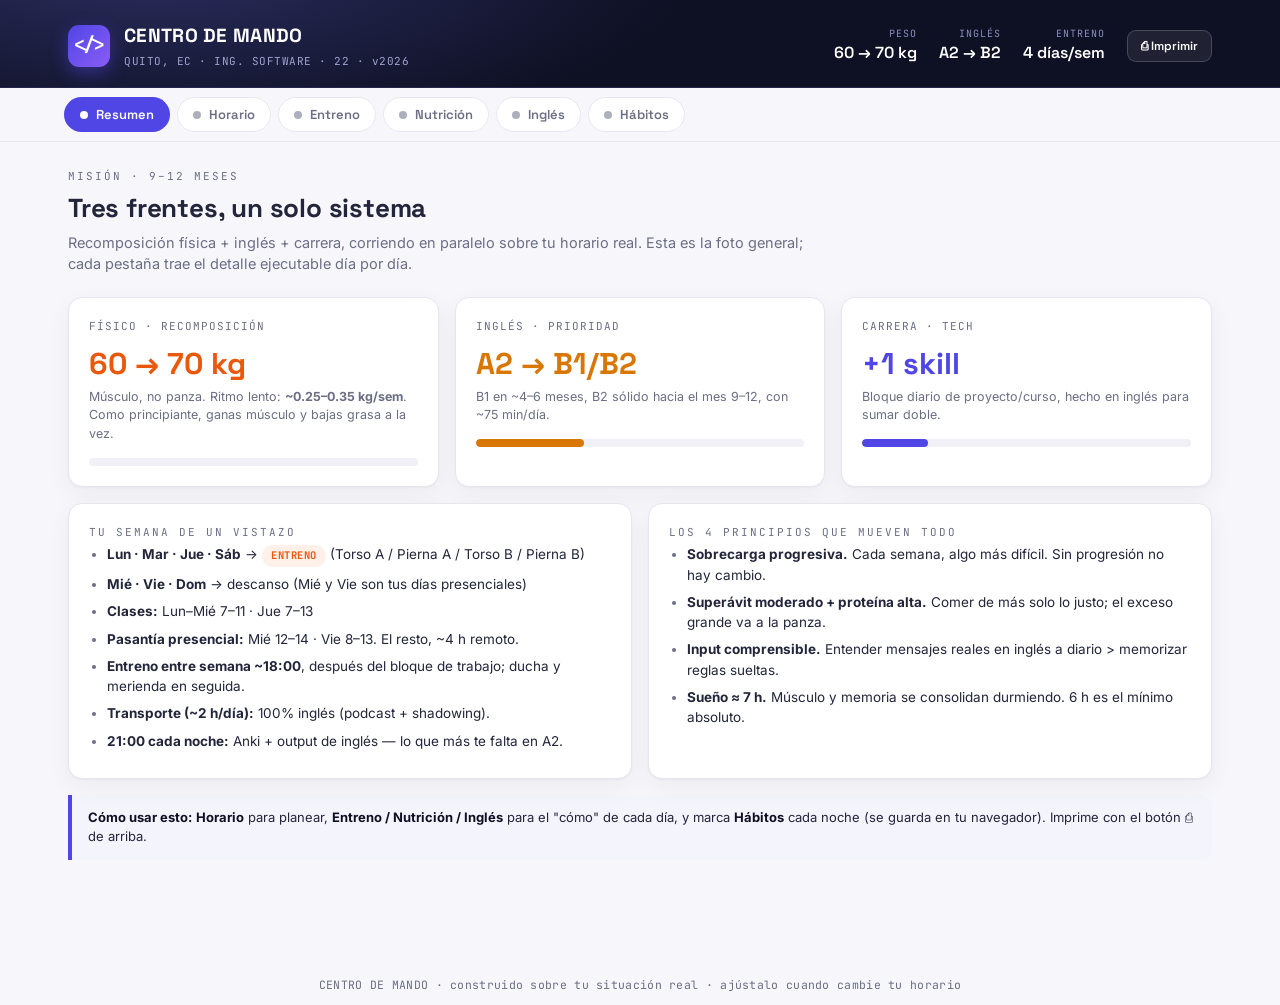
==== commit 3f3ba37a: "documentation" ====
--- a/public/index.html
+++ b/public/index.html
@@ -4,161 +4,7 @@
 <meta charset="UTF-8" />
 <meta name="viewport" content="width=device-width, initial-scale=1.0" />
 <title>Centro de Mando · Transformación</title>
-<style>
-  @import url('https://fonts.googleapis.com/css2?family=Space+Grotesk:wght@500;600;700&family=Inter:wght@400;500;600;700&family=JetBrains+Mono:wght@500;700&display=swap');
-
-  :root{
-    --ink:#0e1023; --paper:#f7f7fb; --card:#fff; --line:#e6e6ef; --line-soft:#f0f0f6;
-    --muted:#6b6e85; --text:#23263b;
-    --indigo:#4f46e5; --amber:#d97706; --amber-bg:#fef6e7; --coral:#ea580c; --coral-bg:#fff1ea;
-    --green:#059669; --green-bg:#e9f7f0; --violet:#7c3aed; --violet-bg:#f1ecfd; --blue:#2563eb; --blue-bg:#e9f0fe;
-    --r:14px; --shadow:0 1px 2px rgba(14,16,35,.04),0 8px 24px rgba(14,16,35,.05);
-  }
-  *{box-sizing:border-box;}
-  html{scroll-behavior:smooth;}
-  body{margin:0;font-family:'Inter',sans-serif;background:var(--paper);color:var(--text);-webkit-font-smoothing:antialiased;line-height:1.5;}
-  .wrap{max-width:1180px;margin:0 auto;padding:0 18px 80px;}
-
-  header.top{background:var(--ink);background-image:radial-gradient(900px 300px at 12% -40%,#2a2d5e 0,transparent 60%);color:#fff;padding:22px 0 18px;border-bottom:1px solid #25284c;}
-  .top .wrap{padding-bottom:0;}
-  .brand{display:flex;align-items:center;gap:14px;flex-wrap:wrap;}
-  .glyph{width:42px;height:42px;border-radius:11px;background:linear-gradient(135deg,var(--indigo),#8b5cf6);display:grid;place-items:center;font-family:'JetBrains Mono',monospace;font-weight:700;font-size:19px;box-shadow:0 6px 18px rgba(79,70,229,.45);}
-  .brand h1{font-family:'Space Grotesk',sans-serif;font-size:19px;margin:0;letter-spacing:.3px;font-weight:700;}
-  .brand .sub{font-family:'JetBrains Mono',monospace;font-size:11px;color:#9ea2cf;letter-spacing:.5px;margin-top:2px;}
-  .ticker{margin-left:auto;display:flex;gap:22px;flex-wrap:wrap;align-items:center;}
-  .ticker .t{text-align:right;}
-  .ticker .t .k{font-family:'JetBrains Mono',monospace;font-size:10px;color:#8b8fc0;letter-spacing:1px;text-transform:uppercase;}
-  .ticker .t .v{font-family:'Space Grotesk',sans-serif;font-size:16px;font-weight:600;color:#fff;}
-
-  nav.tabs{position:sticky;top:0;z-index:30;background:rgba(247,247,251,.86);backdrop-filter:blur(10px);border-bottom:1px solid var(--line);}
-  .tabrow{max-width:1180px;margin:0 auto;padding:9px 14px;display:flex;gap:7px;overflow-x:auto;scrollbar-width:none;}
-  .tabrow::-webkit-scrollbar{display:none;}
-  .tab{flex:0 0 auto;border:1px solid var(--line);background:var(--card);color:var(--muted);font-family:'Space Grotesk',sans-serif;font-weight:600;font-size:13px;padding:8px 15px;border-radius:999px;cursor:pointer;display:flex;align-items:center;gap:8px;transition:all .15s;white-space:nowrap;}
-  .tab .dot{width:8px;height:8px;border-radius:50%;background:currentColor;opacity:.55;}
-  .tab:hover{color:var(--text);border-color:#d3d3e3;}
-  .tab.active{color:#fff;border-color:transparent;}
-  .tab[data-c=dash].active{background:var(--indigo);}
-  .tab[data-c=horario].active{background:var(--blue);}
-  .tab[data-c=entreno].active{background:var(--coral);}
-  .tab[data-c=comida].active{background:var(--green);}
-  .tab[data-c=ingles].active{background:var(--amber);}
-  .tab[data-c=habitos].active{background:var(--violet);}
-  .tab.active .dot{opacity:1;background:#fff;}
-
-  .panel{display:none;padding-top:26px;animation:fade .25s ease;}
-  .panel.show{display:block;}
-  @keyframes fade{from{opacity:0;transform:translateY(6px);}to{opacity:1;transform:none;}}
-
-  .eyebrow{font-family:'JetBrains Mono',monospace;font-size:11px;letter-spacing:2px;text-transform:uppercase;color:var(--muted);margin:0 0 4px;}
-  h2.section{font-family:'Space Grotesk',sans-serif;font-size:26px;margin:0 0 4px;letter-spacing:-.2px;}
-  .lead{color:var(--muted);margin:0 0 22px;max-width:740px;font-size:14.5px;}
-
-  .card{background:var(--card);border:1px solid var(--line);border-radius:var(--r);padding:20px;box-shadow:var(--shadow);}
-  .grid{display:grid;gap:16px;}
-  .g2{grid-template-columns:repeat(2,1fr);}
-  .g3{grid-template-columns:repeat(3,1fr);}
-  @media (max-width:820px){.g2,.g3{grid-template-columns:1fr;}}
-
-  .pill{display:inline-block;font-family:'JetBrains Mono',monospace;font-size:10.5px;letter-spacing:.5px;padding:3px 9px;border-radius:999px;text-transform:uppercase;font-weight:700;}
-
-  .metric .lab{font-family:'JetBrains Mono',monospace;font-size:11px;letter-spacing:1px;text-transform:uppercase;color:var(--muted);}
-  .metric .big{font-family:'Space Grotesk',sans-serif;font-size:30px;font-weight:700;margin:6px 0 2px;}
-  .metric .note{font-size:12.5px;color:var(--muted);}
-  .bar{height:8px;border-radius:999px;background:var(--line-soft);margin-top:14px;overflow:hidden;}
-  .bar>i{display:block;height:100%;border-radius:999px;}
-
-  table{width:100%;border-collapse:collapse;}
-  .tbl th{font-family:'JetBrains Mono',monospace;font-size:10.5px;letter-spacing:.6px;text-transform:uppercase;color:var(--muted);text-align:left;padding:10px 12px;border-bottom:1px solid var(--line);}
-  .tbl td{padding:12px;border-bottom:1px solid var(--line-soft);font-size:13.5px;vertical-align:top;}
-  .tbl tr:last-child td{border-bottom:none;}
-  .ex{font-weight:600;color:var(--text);display:block;}
-  .ex small{display:block;font-weight:600;font-size:10px;letter-spacing:.5px;text-transform:uppercase;margin-top:3px;color:var(--coral);}
-  .sets{font-family:'JetBrains Mono',monospace;font-weight:700;font-size:13px;white-space:nowrap;}
-
-  .dayhead{display:flex;align-items:center;gap:10px;margin:0 0 10px;font-family:'Space Grotesk',sans-serif;font-weight:700;font-size:16px;}
-  .tag{font-family:'JetBrains Mono',monospace;font-size:10px;padding:3px 8px;border-radius:6px;letter-spacing:.5px;}
-  .tag.gym{background:var(--coral-bg);color:var(--coral);}
-  .tag.rest{background:#eef0f4;color:var(--muted);}
-
-  ul.clean{margin:0;padding-left:18px;}
-  ul.clean li{margin-bottom:7px;font-size:13.5px;}
-  ul.clean li::marker{color:var(--muted);}
-
-  .callout{border-left:4px solid var(--indigo);background:#f4f4fd;padding:13px 16px;border-radius:0 10px 10px 0;font-size:13px;margin-top:16px;}
-  .callout b{color:var(--ink);}
-  .callout.warn{border-color:var(--coral);background:var(--coral-bg);}
-  .callout.tip{border-color:var(--green);background:var(--green-bg);}
-
-  /* timeline */
-  .tl{display:flex;flex-direction:column;}
-  .tl .row{display:grid;grid-template-columns:50px 4px 1fr;gap:11px;align-items:stretch;padding:7px 0;border-bottom:1px solid var(--line-soft);}
-  .tl .row:last-child{border-bottom:none;}
-  .tl .t{font-family:'JetBrains Mono',monospace;font-size:11px;font-weight:700;color:var(--ink);padding-top:1px;}
-  .tl .b2{border-radius:3px;}
-  .tl .act b{font-size:13px;display:block;line-height:1.35;}
-  .tl .act span{font-size:11.5px;color:var(--muted);}
-  .b-en{background:var(--amber);} .a-en b{color:var(--amber);}
-  .b-cls{background:var(--blue);}
-  .b-gym{background:var(--coral);} .a-gym b{color:var(--coral);}
-  .b-food{background:var(--green);}
-  .b-work{background:#c2772f;}
-  .b-skill{background:#0891b2;} .a-skill b{color:#0e7490;}
-  .b-rest{background:#b9bcc9;}
-
-  /* meals */
-  .meal{padding:9px 0;border-bottom:1px solid var(--line-soft);}
-  .meal:last-of-type{border-bottom:none;}
-  .meal .mh{font-family:'JetBrains Mono',monospace;font-size:10.5px;letter-spacing:.5px;text-transform:uppercase;color:var(--green);font-weight:700;}
-  .meal p{margin:3px 0 0;font-size:12.8px;line-height:1.45;}
-  .daytot{margin-top:12px;font-family:'JetBrains Mono',monospace;font-size:11.5px;font-weight:700;color:var(--ink);background:var(--green-bg);padding:7px 11px;border-radius:8px;display:inline-block;}
-
-  /* tools */
-  .tool{border:1px solid var(--line);border-radius:11px;padding:14px;background:var(--card);}
-  .tool .th{display:flex;align-items:center;gap:8px;flex-wrap:wrap;}
-  .tool h4{margin:0;font-family:'Space Grotesk',sans-serif;font-size:14.5px;}
-  .free{font-family:'JetBrains Mono',monospace;font-size:9px;padding:2px 7px;border-radius:5px;font-weight:700;letter-spacing:.4px;}
-  .free.g{background:var(--green-bg);color:var(--green);}
-  .free.p{background:var(--amber-bg);color:var(--amber);}
-  .tool p{font-size:12.5px;color:var(--muted);margin:7px 0 0;}
-  .tool p b{color:var(--text);}
-
-  /* habit tracker */
-  .htools{display:flex;flex-wrap:wrap;gap:10px;align-items:center;margin-bottom:16px;}
-  .htools input[type=text]{font-family:'JetBrains Mono',monospace;border:1px solid var(--line);border-radius:9px;padding:7px 11px;font-size:12px;}
-  .btn{font-family:'Space Grotesk',sans-serif;font-weight:600;font-size:12.5px;border:1px solid var(--line);background:var(--card);border-radius:9px;padding:7px 13px;cursor:pointer;color:var(--text);}
-  .btn:hover{border-color:#cfcfe0;}
-  .htbl{width:100%;border-collapse:collapse;}
-  .htbl th{font-family:'JetBrains Mono',monospace;font-size:10px;padding:8px 4px;color:var(--muted);border-bottom:1px solid var(--line);}
-  .htbl td{border-bottom:1px solid var(--line-soft);padding:8px 4px;text-align:center;}
-  .htbl .hname{text-align:left;font-weight:600;font-size:12.5px;padding-left:6px;}
-  .htbl .hname small{display:block;font-weight:500;color:var(--muted);font-size:10.5px;}
-  .htbl .cat td{background:var(--violet-bg);font-family:'Space Grotesk',sans-serif;font-weight:700;font-size:11px;letter-spacing:1px;text-align:left;padding:9px 10px;color:var(--violet);}
-  .ck{width:20px;height:20px;border-radius:50%;border:2px solid #cdcdda;cursor:pointer;display:inline-block;transition:all .12s;}
-  .ck:hover{border-color:var(--violet);transform:scale(1.12);}
-  .ck.on{background:var(--violet);border-color:var(--violet);position:relative;}
-  .ck.on::after{content:"✓";color:#fff;font-size:12px;font-weight:700;position:absolute;inset:0;display:grid;place-items:center;}
-  .ck.rest{border-style:dashed;border-color:#dcdce4;cursor:default;opacity:.5;}
-  .ck.rest:hover{transform:none;}
-
-  .footer-note{text-align:center;color:var(--muted);font-size:11.5px;margin-top:36px;font-family:'JetBrains Mono',monospace;letter-spacing:.3px;}
-  .printbtn{font-family:'Space Grotesk',sans-serif;font-weight:600;font-size:12px;cursor:pointer;background:rgba(255,255,255,.08);color:#fff;border:1px solid rgba(255,255,255,.18);padding:7px 13px;border-radius:9px;}
-  .printbtn:hover{background:rgba(255,255,255,.16);}
-
-  @media (max-width:640px){
-    .ticker{width:100%;justify-content:space-between;gap:12px;margin-top:12px;}
-    .ticker .t{text-align:left;}
-    h2.section{font-size:22px;}
-  }
-  @media print{
-    nav.tabs,.printbtn,.htools{display:none!important;}
-    header.top{-webkit-print-color-adjust:exact;print-color-adjust:exact;}
-    .panel{display:block!important;page-break-before:always;padding-top:8px;}
-    .panel:first-of-type{page-break-before:avoid;}
-    body{background:#fff;}
-    .card,.b2,.daytot,.htbl .cat td,.tag{-webkit-print-color-adjust:exact;print-color-adjust:exact;}
-    @page{margin:1cm;}
-  }
-</style>
+<link rel="stylesheet" href="styles.css" />
 </head>
 <body>
 
@@ -228,8 +74,9 @@
         <li><b>Mié · Vie · Dom</b> → descanso (Mié y Vie son tus días presenciales)</li>
         <li><b>Clases:</b> Lun–Mié 7–11 · Jue 7–13</li>
         <li><b>Pasantía presencial:</b> Mié 12–14 · Vie 8–13. El resto, ~4 h remoto.</li>
-        <li><b>Transporte (~2 h/día):</b> 100% inglés (podcast + shadowing)</li>
-        <li><b>21:00 cada noche:</b> output de inglés — lo que más te falta en A2</li>
+        <li><b>Entreno entre semana ~18:00</b>, después del bloque de trabajo; ducha y merienda en seguida.</li>
+        <li><b>Transporte (~2 h/día):</b> 100% inglés (podcast + shadowing).</li>
+        <li><b>21:00 cada noche:</b> Anki + output de inglés — lo que más te falta en A2.</li>
       </ul>
     </div>
     <div class="card">
@@ -252,144 +99,9 @@
 <section class="panel" id="horario">
   <p class="eyebrow">Estructura · día por día</p>
   <h2 class="section">Tu día, minuto a minuto</h2>
-  <p class="lead">Sobre tus anclas reales: clases Lun–Mié 7–11 y Jue 7–13, pasantía presencial Mié 12–14 y Vie 8–13. Las horas son una guía; respeta las anclas y mueve los bloques flexibles si hace falta.</p>
-
-  <div class="grid g2">
-
-    <!-- LUNES -->
-    <div class="card">
-      <div class="dayhead">Lunes <span class="tag gym">ENTRENO · TORSO A</span></div>
-      <div class="tl">
-        <div class="row"><span class="t">05:15</span><div class="b2 b-en"></div><div class="act a-en"><b>Inglés · Anki</b><span>repaso del mazo + 10 palabras nuevas</span></div></div>
-        <div class="row"><span class="t">05:45</span><div class="b2 b-food"></div><div class="act"><b>Desayuno 1</b></div></div>
-        <div class="row"><span class="t">06:00</span><div class="b2 b-en"></div><div class="act a-en"><b>Transporte · Inglés</b><span>podcast + shadowing</span></div></div>
-        <div class="row"><span class="t">07:00</span><div class="b2 b-cls"></div><div class="act"><b>Clases U</b><span>snack 1 en el receso</span></div></div>
-        <div class="row"><span class="t">11:00</span><div class="b2 b-en"></div><div class="act"><b>Transporte → casa</b><span>audiolibro</span></div></div>
-        <div class="row"><span class="t">12:00</span><div class="b2 b-food"></div><div class="act"><b>Almuerzo</b></div></div>
-        <div class="row"><span class="t">13:00</span><div class="b2 b-gym"></div><div class="act a-gym"><b>Entreno · Torso A</b><span>~50 min</span></div></div>
-        <div class="row"><span class="t">14:00</span><div class="b2 b-work"></div><div class="act"><b>Trabajo remoto</b><span>bloque foco 4 h · pausa postura cada hora</span></div></div>
-        <div class="row"><span class="t">18:00</span><div class="b2 b-food"></div><div class="act"><b>Snack 2 + tareas U</b></div></div>
-        <div class="row"><span class="t">20:00</span><div class="b2 b-skill"></div><div class="act a-skill"><b>Nueva habilidad</b><span>curso/proyecto 30 min</span></div></div>
-        <div class="row"><span class="t">20:30</span><div class="b2 b-food"></div><div class="act"><b>Merienda</b></div></div>
-        <div class="row"><span class="t">21:00</span><div class="b2 b-en"></div><div class="act a-en"><b>Inglés · Output</b><span>hablar 15 min + escribir 5 frases</span></div></div>
-        <div class="row"><span class="t">21:45</span><div class="b2 b-rest"></div><div class="act"><b>Alistar mañana + ducha</b></div></div>
-        <div class="row"><span class="t">22:30</span><div class="b2 b-rest"></div><div class="act"><b>Dormir</b><span>≈ 7 h</span></div></div>
-      </div>
-    </div>
-
-    <!-- MARTES -->
-    <div class="card">
-      <div class="dayhead">Martes <span class="tag gym">ENTRENO · PIERNA A</span></div>
-      <div class="tl">
-        <div class="row"><span class="t">05:15</span><div class="b2 b-en"></div><div class="act a-en"><b>Inglés · Anki</b><span>repaso + 10 nuevas</span></div></div>
-        <div class="row"><span class="t">05:45</span><div class="b2 b-food"></div><div class="act"><b>Desayuno 1</b></div></div>
-        <div class="row"><span class="t">06:00</span><div class="b2 b-en"></div><div class="act a-en"><b>Transporte · Inglés</b><span>podcast + shadowing</span></div></div>
-        <div class="row"><span class="t">07:00</span><div class="b2 b-cls"></div><div class="act"><b>Clases U</b><span>snack 1 en el receso</span></div></div>
-        <div class="row"><span class="t">11:00</span><div class="b2 b-en"></div><div class="act"><b>Transporte → casa</b><span>audiolibro</span></div></div>
-        <div class="row"><span class="t">12:00</span><div class="b2 b-food"></div><div class="act"><b>Almuerzo</b></div></div>
-        <div class="row"><span class="t">13:00</span><div class="b2 b-gym"></div><div class="act a-gym"><b>Entreno · Pierna A</b><span>~50 min</span></div></div>
-        <div class="row"><span class="t">14:00</span><div class="b2 b-work"></div><div class="act"><b>Trabajo remoto</b><span>bloque foco 4 h</span></div></div>
-        <div class="row"><span class="t">18:00</span><div class="b2 b-food"></div><div class="act"><b>Snack 2 + tareas U</b></div></div>
-        <div class="row"><span class="t">20:00</span><div class="b2 b-skill"></div><div class="act a-skill"><b>Nueva habilidad</b><span>30 min</span></div></div>
-        <div class="row"><span class="t">20:30</span><div class="b2 b-food"></div><div class="act"><b>Merienda</b></div></div>
-        <div class="row"><span class="t">21:00</span><div class="b2 b-en"></div><div class="act a-en"><b>Inglés · Output</b><span>hablar + escribir</span></div></div>
-        <div class="row"><span class="t">21:45</span><div class="b2 b-rest"></div><div class="act"><b>Alistar mañana</b></div></div>
-        <div class="row"><span class="t">22:30</span><div class="b2 b-rest"></div><div class="act"><b>Dormir</b></div></div>
-      </div>
-    </div>
-
-    <!-- MIÉRCOLES -->
-    <div class="card">
-      <div class="dayhead">Miércoles <span class="tag rest">DESCANSO</span></div>
-      <div class="tl">
-        <div class="row"><span class="t">05:15</span><div class="b2 b-en"></div><div class="act a-en"><b>Inglés · Anki</b><span>repaso + 10 nuevas</span></div></div>
-        <div class="row"><span class="t">05:45</span><div class="b2 b-food"></div><div class="act"><b>Desayuno 1</b></div></div>
-        <div class="row"><span class="t">06:00</span><div class="b2 b-en"></div><div class="act a-en"><b>Transporte · Inglés</b><span>podcast</span></div></div>
-        <div class="row"><span class="t">07:00</span><div class="b2 b-cls"></div><div class="act"><b>Clases U</b><span>snack 1 en receso</span></div></div>
-        <div class="row"><span class="t">11:00</span><div class="b2 b-en"></div><div class="act"><b>Transporte a pasantía</b><span>+ almuerzo ligero / llévalo</span></div></div>
-        <div class="row"><span class="t">12:00</span><div class="b2 b-work"></div><div class="act"><b>Pasantía presencial</b><span>12–14</span></div></div>
-        <div class="row"><span class="t">14:00</span><div class="b2 b-en"></div><div class="act"><b>Transporte → casa</b><span>audiolibro</span></div></div>
-        <div class="row"><span class="t">15:00</span><div class="b2 b-food"></div><div class="act"><b>Comida fuerte (tardía)</b></div></div>
-        <div class="row"><span class="t">15:30</span><div class="b2 b-work"></div><div class="act"><b>Remoto (completar horas)</b><span>~2 h</span></div></div>
-        <div class="row"><span class="t">18:00</span><div class="b2 b-skill"></div><div class="act a-skill"><b>Tareas → Nueva habilidad</b></div></div>
-        <div class="row"><span class="t">20:30</span><div class="b2 b-food"></div><div class="act"><b>Merienda</b></div></div>
-        <div class="row"><span class="t">21:00</span><div class="b2 b-en"></div><div class="act a-en"><b>Inglés · Output</b></div></div>
-        <div class="row"><span class="t">22:30</span><div class="b2 b-rest"></div><div class="act"><b>Dormir</b></div></div>
-      </div>
-    </div>
-
-    <!-- JUEVES -->
-    <div class="card">
-      <div class="dayhead">Jueves <span class="tag gym">ENTRENO · TORSO B</span></div>
-      <div class="tl">
-        <div class="row"><span class="t">05:15</span><div class="b2 b-en"></div><div class="act a-en"><b>Inglés · Anki</b><span>repaso + 10 nuevas</span></div></div>
-        <div class="row"><span class="t">05:45</span><div class="b2 b-food"></div><div class="act"><b>Desayuno 1</b></div></div>
-        <div class="row"><span class="t">06:00</span><div class="b2 b-en"></div><div class="act a-en"><b>Transporte · Inglés</b><span>podcast + shadowing</span></div></div>
-        <div class="row"><span class="t">07:00</span><div class="b2 b-cls"></div><div class="act"><b>Clases U (7–13)</b><span>snack 1 ~10:00 · bloque largo</span></div></div>
-        <div class="row"><span class="t">13:00</span><div class="b2 b-en"></div><div class="act"><b>Transporte → casa</b><span>audiolibro</span></div></div>
-        <div class="row"><span class="t">14:00</span><div class="b2 b-food"></div><div class="act"><b>Almuerzo</b></div></div>
-        <div class="row"><span class="t">14:30</span><div class="b2 b-gym"></div><div class="act a-gym"><b>Entreno · Torso B</b></div></div>
-        <div class="row"><span class="t">15:30</span><div class="b2 b-work"></div><div class="act"><b>Trabajo remoto</b><span>~3.5 h + snack 2</span></div></div>
-        <div class="row"><span class="t">19:00</span><div class="b2 b-cls"></div><div class="act"><b>Tareas U</b></div></div>
-        <div class="row"><span class="t">20:00</span><div class="b2 b-skill"></div><div class="act a-skill"><b>Nueva habilidad</b><span>30 min</span></div></div>
-        <div class="row"><span class="t">20:30</span><div class="b2 b-food"></div><div class="act"><b>Merienda</b></div></div>
-        <div class="row"><span class="t">21:00</span><div class="b2 b-en"></div><div class="act a-en"><b>Inglés · Output</b></div></div>
-        <div class="row"><span class="t">22:30</span><div class="b2 b-rest"></div><div class="act"><b>Dormir</b></div></div>
-      </div>
-    </div>
-
-    <!-- VIERNES -->
-    <div class="card">
-      <div class="dayhead">Viernes <span class="tag rest">DESCANSO</span></div>
-      <div class="tl">
-        <div class="row"><span class="t">05:30</span><div class="b2 b-en"></div><div class="act a-en"><b>Inglés · Anki</b><span>repaso + 10 nuevas</span></div></div>
-        <div class="row"><span class="t">06:00</span><div class="b2 b-food"></div><div class="act"><b>Desayuno 1 + alistar</b></div></div>
-        <div class="row"><span class="t">07:00</span><div class="b2 b-en"></div><div class="act a-en"><b>Transporte · Inglés</b><span>podcast</span></div></div>
-        <div class="row"><span class="t">08:00</span><div class="b2 b-work"></div><div class="act"><b>Pasantía presencial</b><span>8–13 · snack en receso</span></div></div>
-        <div class="row"><span class="t">13:00</span><div class="b2 b-en"></div><div class="act"><b>Transporte → casa</b><span>audiolibro</span></div></div>
-        <div class="row"><span class="t">14:00</span><div class="b2 b-food"></div><div class="act"><b>Almuerzo</b></div></div>
-        <div class="row"><span class="t">14:30</span><div class="b2 b-skill"></div><div class="act a-skill"><b>Proyecto personal / curso</b><span>bloque tech</span></div></div>
-        <div class="row"><span class="t">17:00</span><div class="b2 b-rest"></div><div class="act"><b>Ocio / social</b><span>cierre de semana laboral</span></div></div>
-        <div class="row"><span class="t">20:30</span><div class="b2 b-food"></div><div class="act"><b>Merienda</b></div></div>
-        <div class="row"><span class="t">21:00</span><div class="b2 b-en"></div><div class="act a-en"><b>Inglés ligero</b><span>serie con subtítulos en inglés</span></div></div>
-        <div class="row"><span class="t">23:00</span><div class="b2 b-rest"></div><div class="act"><b>Dormir</b><span>puede correrse</span></div></div>
-      </div>
-    </div>
-
-    <!-- SÁBADO -->
-    <div class="card">
-      <div class="dayhead">Sábado <span class="tag gym">ENTRENO · PIERNA B</span></div>
-      <div class="tl">
-        <div class="row"><span class="t">07:30</span><div class="b2 b-rest"></div><div class="act"><b>Despertar (sin alarma estricta)</b></div></div>
-        <div class="row"><span class="t">08:00</span><div class="b2 b-en"></div><div class="act a-en"><b>Anki + Desayuno</b></div></div>
-        <div class="row"><span class="t">09:00</span><div class="b2 b-gym"></div><div class="act a-gym"><b>Entreno · Pierna B</b></div></div>
-        <div class="row"><span class="t">10:00</span><div class="b2 b-skill"></div><div class="act a-skill"><b>Proyecto / curso</b><span>bloque largo de tech, 3 h</span></div></div>
-        <div class="row"><span class="t">13:00</span><div class="b2 b-food"></div><div class="act"><b>Almuerzo</b></div></div>
-        <div class="row"><span class="t">14:00</span><div class="b2 b-cls"></div><div class="act"><b>Tareas U / proyecto</b></div></div>
-        <div class="row"><span class="t">16:00</span><div class="b2 b-rest"></div><div class="act"><b>Libre + caminata</b><span>suma pasos (8–10k)</span></div></div>
-        <div class="row"><span class="t">18:00</span><div class="b2 b-en"></div><div class="act a-en"><b>Inglés · Input largo</b><span>película/serie con subs en inglés</span></div></div>
-        <div class="row"><span class="t">19:30</span><div class="b2 b-food"></div><div class="act"><b>Merienda + social</b></div></div>
-        <div class="row"><span class="t">23:00</span><div class="b2 b-rest"></div><div class="act"><b>Dormir</b></div></div>
-      </div>
-    </div>
-
-    <!-- DOMINGO -->
-    <div class="card">
-      <div class="dayhead">Domingo <span class="tag rest">DESCANSO TOTAL</span></div>
-      <div class="tl">
-        <div class="row"><span class="t">08:00</span><div class="b2 b-rest"></div><div class="act"><b>Despertar libre + desayuno</b></div></div>
-        <div class="row"><span class="t">10:00</span><div class="b2 b-en"></div><div class="act a-en"><b>Repaso semanal de inglés</b><span>errores de la semana + 1 unidad de gramática (Murphy)</span></div></div>
-        <div class="row"><span class="t">11:00</span><div class="b2 b-food"></div><div class="act"><b>Meal prep + plan de la semana</b><span>cocina base: arroz, menestra, pollo</span></div></div>
-        <div class="row"><span class="t">13:00</span><div class="b2 b-food"></div><div class="act"><b>Almuerzo</b></div></div>
-        <div class="row"><span class="t">14:00</span><div class="b2 b-rest"></div><div class="act"><b>Descanso / familia / ocio</b></div></div>
-        <div class="row"><span class="t">18:00</span><div class="b2 b-rest"></div><div class="act"><b>Alistar el lunes</b><span>ropa, maleta, mochila de entreno</span></div></div>
-        <div class="row"><span class="t">20:30</span><div class="b2 b-food"></div><div class="act"><b>Merienda</b></div></div>
-        <div class="row"><span class="t">21:00</span><div class="b2 b-en"></div><div class="act a-en"><b>Inglés ligero</b><span>podcast relajado</span></div></div>
-        <div class="row"><span class="t">22:30</span><div class="b2 b-rest"></div><div class="act"><b>Dormir</b><span>vuelve al horario base</span></div></div>
-      </div>
-    </div>
-
-  </div>
+  <p class="lead">Sobre tus anclas reales: clases Lun–Mié 7–11 y Jue 7–13, pasantía presencial Mié 12–14 y Vie 8–13. El entreno entre semana va a las 18:00, después del trabajo. Las horas son una guía; respeta las anclas y mueve los bloques flexibles si hace falta.</p>
+
+  <div class="grid g2" id="scheduleGrid"><!-- render: app.js (SCHEDULE) --></div>
 
   <div class="callout warn">
     <b>Días intensos = descanso sagrado.</b> Mié, Vie y Dom no entrenas a propósito: el músculo crece en el descanso, no en el gimnasio. Si una noche no llegas a 7 h de sueño, mete una siesta de 20 min al mediodía.
@@ -406,64 +118,7 @@
     <b>Arranque · semanas 1–2:</b> no vayas "al fallo" en todo el día uno. Si no sale ninguna dominada, haz solo negativas (baja en 5 s); si las flexiones completas no salen, apóyate en rodillas; los fondos, con poco rango. Vas a tener agujetas fuertes los primeros días: es normal. El éxito de estas 2 semanas es <b>presentarte los 4 días</b>, no cuánto levantas.
   </div>
 
-  <div class="grid g2">
-    <div class="card">
-      <div class="dayhead"><span class="tag gym">LUN</span> Torso A · Tracción + postura</div>
-      <table class="tbl">
-        <thead><tr><th style="width:46%">Ejercicio</th><th>Series</th><th>Clave</th></tr></thead>
-        <tbody>
-          <tr><td><span class="ex">Dominadas<small>Espalda (ancho)</small></span></td><td class="sets">4 × máx</td><td>Si no salen, negativas: baja en 5 s.</td></tr>
-          <tr><td><span class="ex">Fondos (dips)<small>Pecho · tríceps</small></span></td><td class="sets">4 × 8–12</td><td>Inclínate un poco al frente para pecho.</td></tr>
-          <tr><td><span class="ex">Remo con mochila<small>Espalda media · postura</small></span></td><td class="sets">4 × 12</td><td>Torso inclinado, lleva al ombligo, aprieta escápulas.</td></tr>
-          <tr><td><span class="ex">Flexiones<small>Pecho</small></span></td><td class="sets">3 × 12–15</td><td>Cuerpo recto; mochila si es fácil.</td></tr>
-          <tr><td><span class="ex">Chin-ups<small>Bíceps</small></span></td><td class="sets">3 × máx</td><td>Palmas hacia ti, jala con los brazos.</td></tr>
-          <tr><td><span class="ex">Face-pull con toalla<small>Hombro post. · postura</small></span></td><td class="sets">3 × 15</td><td>Toalla en la barra; jala hacia la frente.</td></tr>
-        </tbody>
-      </table>
-    </div>
-    <div class="card">
-      <div class="dayhead"><span class="tag gym">MAR</span> Pierna A + Core</div>
-      <table class="tbl">
-        <thead><tr><th style="width:46%">Ejercicio</th><th>Series</th><th>Clave</th></tr></thead>
-        <tbody>
-          <tr><td><span class="ex">Sentadilla profunda<small>Cuádriceps · glúteo</small></span></td><td class="sets">4 × 15–20</td><td>Mochila pesada; talón pegado al suelo.</td></tr>
-          <tr><td><span class="ex">Zancadas<small>Equilibrio · glúteo</small></span></td><td class="sets">3 × 12 c/p</td><td>Paso largo, torso erguido.</td></tr>
-          <tr><td><span class="ex">Puente a una pierna<small>Glúteo · lumbar</small></span></td><td class="sets">3 × 12 c/p</td><td>Aprieta el glúteo 1 s arriba.</td></tr>
-          <tr><td><span class="ex">Pantorrilla en escalón<small>Gemelos</small></span></td><td class="sets">4 × 20</td><td>Estira abajo, sube lento.</td></tr>
-          <tr><td><span class="ex">Elevación de rodillas<small>Abdomen</small></span></td><td class="sets">3 × 12</td><td>Colgado, sin balanceo.</td></tr>
-          <tr><td><span class="ex">Plancha<small>Core</small></span></td><td class="sets">3 × 40 s</td><td>Glúteo y abdomen apretados.</td></tr>
-        </tbody>
-      </table>
-    </div>
-    <div class="card">
-      <div class="dayhead"><span class="tag gym">JUE</span> Torso B · Empuje</div>
-      <table class="tbl">
-        <thead><tr><th style="width:46%">Ejercicio</th><th>Series</th><th>Clave</th></tr></thead>
-        <tbody>
-          <tr><td><span class="ex">Fondos (dips)<small>Pecho · tríceps</small></span></td><td class="sets">4 × máx</td><td>Hoy es el protagonista; bajada controlada.</td></tr>
-          <tr><td><span class="ex">Pike push-ups<small>Hombros</small></span></td><td class="sets">4 × 8–12</td><td>Cadera alta (V), cabeza al suelo.</td></tr>
-          <tr><td><span class="ex">Dominadas<small>Espalda</small></span></td><td class="sets">3 × máx</td><td>Rango completo.</td></tr>
-          <tr><td><span class="ex">Flexiones diamante<small>Tríceps</small></span></td><td class="sets">3 × 12</td><td>Manos juntas bajo el pecho.</td></tr>
-          <tr><td><span class="ex">Remo con mochila<small>Espalda</small></span></td><td class="sets">3 × 12</td><td>Muy lento, 2 s arriba.</td></tr>
-          <tr><td><span class="ex">Wall angels<small>Postura</small></span></td><td class="sets">3 × 12</td><td>Espalda en la pared, brazos suben/bajan.</td></tr>
-        </tbody>
-      </table>
-    </div>
-    <div class="card">
-      <div class="dayhead"><span class="tag gym">SÁB</span> Pierna B + Core</div>
-      <table class="tbl">
-        <thead><tr><th style="width:46%">Ejercicio</th><th>Series</th><th>Clave</th></tr></thead>
-        <tbody>
-          <tr><td><span class="ex">Sentadilla búlgara<small>Cuádriceps · glúteo</small></span></td><td class="sets">3 × 12 c/p</td><td>Pie de atrás en una silla.</td></tr>
-          <tr><td><span class="ex">Sentadilla con mochila<small>Piernas</small></span></td><td class="sets">4 × 15</td><td>Bajada controlada 3 s.</td></tr>
-          <tr><td><span class="ex">Curl femoral con toalla<small>Isquios</small></span></td><td class="sets">3 × 12</td><td>Desliza talones en piso liso.</td></tr>
-          <tr><td><span class="ex">Pantorrilla<small>Gemelos</small></span></td><td class="sets">4 × 20</td><td>En escalón, rango completo.</td></tr>
-          <tr><td><span class="ex">Hollow hold<small>Core</small></span></td><td class="sets">3 × 25 s</td><td>Lumbar pegada al piso.</td></tr>
-          <tr><td><span class="ex">Plancha lateral<small>Oblicuos</small></span></td><td class="sets">3 × 20 s c/l</td><td>Cadera arriba, línea recta.</td></tr>
-        </tbody>
-      </table>
-    </div>
-  </div>
+  <div class="grid g2" id="workoutsGrid"><!-- render: app.js (WORKOUTS) --></div>
 
   <div class="grid g2" style="margin-top:16px">
     <div class="card">
@@ -500,78 +155,8 @@
     <div class="card metric"><div class="lab">Agua · Ritmo</div><div class="big" style="color:var(--green)">3 L · +0.3</div><div class="note">~0.25–0.35 kg/semana. Despacio = más limpio.</div></div>
   </div>
 
-  <div class="grid g2">
-
-    <div class="card">
-      <div class="dayhead">Lunes <span class="tag gym">post-entreno</span></div>
-      <div class="meal"><div class="mh">Desayuno</div><p>Batido: 300 ml leche entera + 60 g avena + 1 guineo + 1 cda (16 g) mantequilla de maní. Aparte: 2 huevos revueltos.</p></div>
-      <div class="meal"><div class="mh">Snack 1 (receso)</div><p>30 g maní + 1 manzana.</p></div>
-      <div class="meal"><div class="mh">Almuerzo</div><p>1½ taza arroz (225 g cocido) + 1 taza menestra de lenteja + 120 g pechuga de pollo + ½ aguacate.</p></div>
-      <div class="meal"><div class="mh">Snack 2 (pre-entreno)</div><p>200 g yogur griego + 40 g granola.</p></div>
-      <div class="meal"><div class="mh">Merienda</div><p>150 g tilapia + 200 g yuca cocida + ensalada con 1 cda aceite de oliva.</p></div>
-      <div class="daytot">≈ 2.640 kcal · 139 g proteína</div>
-    </div>
-
-    <div class="card">
-      <div class="dayhead">Martes <span class="tag gym">post-entreno</span></div>
-      <div class="meal"><div class="mh">Desayuno</div><p>3 huevos revueltos + 2 panes integrales + 250 ml chocolate con leche entera.</p></div>
-      <div class="meal"><div class="mh">Snack 1</div><p>Sánduche de pollo (80 g pollo, 2 panes) + 1 yogur bebible.</p></div>
-      <div class="meal"><div class="mh">Almuerzo</div><p>150 g pasta (cruda) + 120 g carne molida + salsa + ½ aguacate.</p></div>
-      <div class="meal"><div class="mh">Snack 2</div><p>30 g almendras + 1 guineo.</p></div>
-      <div class="meal"><div class="mh">Merienda</div><p>Sopa de avena (40 g avena + leche) + 2 huevos + 1 pan.</p></div>
-      <div class="daytot">≈ 2.650 kcal · 133 g proteína</div>
-    </div>
-
-    <div class="card">
-      <div class="dayhead">Miércoles <span class="tag rest">descanso</span></div>
-      <div class="meal"><div class="mh">Desayuno</div><p>Tigrillo de 1 verde grande con 2 huevos y 40 g queso + café con leche.</p></div>
-      <div class="meal"><div class="mh">Snack 1</div><p>1 taza fruta picada + 40 g granola + 1 cda miel.</p></div>
-      <div class="meal"><div class="mh">Almuerzo (llévalo)</div><p>1 taza arroz + 120 g pollo + ensalada + ½ aguacate.</p></div>
-      <div class="meal"><div class="mh">Snack 2</div><p>40 g queso + 20 g nueces.</p></div>
-      <div class="meal"><div class="mh">Merienda (fuerte)</div><p>Seco de pollo (150 g) con 1 taza arroz y ½ maduro.</p></div>
-      <div class="daytot">≈ 2.580 kcal · 124 g proteína</div>
-    </div>
-
-    <div class="card">
-      <div class="dayhead">Jueves <span class="tag gym">post-entreno</span></div>
-      <div class="meal"><div class="mh">Desayuno</div><p>Batido: 300 ml leche + 60 g avena + ½ taza papaya/frutos rojos + 1 cda maní. Aparte: 2 huevos.</p></div>
-      <div class="meal"><div class="mh">Snack 1 (receso largo)</div><p>Sánduche de queso o atún + 1 fruta.</p></div>
-      <div class="meal"><div class="mh">Almuerzo</div><p>1½ taza arroz + 1 taza menestra de fréjol + 130 g carne + ½ aguacate.</p></div>
-      <div class="meal"><div class="mh">Snack 2 (pre-entreno)</div><p>200 g yogur griego + 1 guineo + 20 g granola.</p></div>
-      <div class="meal"><div class="mh">Merienda</div><p>150 g pollo a la plancha + 200 g papa + ensalada con aceite de oliva.</p></div>
-      <div class="daytot">≈ 2.760 kcal · 153 g proteína</div>
-    </div>
-
-    <div class="card">
-      <div class="dayhead">Viernes <span class="tag rest">descanso</span></div>
-      <div class="meal"><div class="mh">Desayuno</div><p>Bolón de verde con queso (o chicharrón) + 2 huevos + café.</p></div>
-      <div class="meal"><div class="mh">Snack 1</div><p>30 g frutos secos + 1 yogur.</p></div>
-      <div class="meal"><div class="mh">Almuerzo</div><p>1 taza arroz + 150 g pescado (corvina/atún) + ½ porción patacones + ensalada.</p></div>
-      <div class="meal"><div class="mh">Snack 2</div><p>40 g chocolate amargo 70% + 20 g maní.</p></div>
-      <div class="meal"><div class="mh">Merienda</div><p>Arroz con 1 lata de atún + 1 huevo, o encebollado con 1 pan.</p></div>
-      <div class="daytot">≈ 2.600 kcal · 120 g proteína</div>
-    </div>
-
-    <div class="card">
-      <div class="dayhead">Sábado <span class="tag gym">post-entreno</span></div>
-      <div class="meal"><div class="mh">Desayuno</div><p>3 huevos + 2 panes + 200 g yogur griego + 1 guineo.</p></div>
-      <div class="meal"><div class="mh">Snack 1</div><p>1 taza fruta + 40 g granola + miel.</p></div>
-      <div class="meal"><div class="mh">Almuerzo</div><p>Seco de carne (150 g) con 1½ taza arroz, ½ maduro y ½ aguacate.</p></div>
-      <div class="meal"><div class="mh">Snack 2</div><p>30 g almendras + 40 g queso.</p></div>
-      <div class="meal"><div class="mh">Merienda</div><p>150 g pollo + 1 taza quinua o arroz + ensalada con aceite de oliva.</p></div>
-      <div class="daytot">≈ 2.690 kcal · 135 g proteína</div>
-    </div>
-
-    <div class="card">
-      <div class="dayhead">Domingo <span class="tag rest">libre</span></div>
-      <div class="meal"><div class="mh">Desayuno</div><p>2 humitas (o bolón) + 2 huevos + café con leche.</p></div>
-      <div class="meal"><div class="mh">Snack 1</div><p>30 g nueces + 1 fruta.</p></div>
-      <div class="meal"><div class="mh">Almuerzo libre</div><p>Ceviche de camarón con chifles + 1 taza arroz (o encebollado).</p></div>
-      <div class="meal"><div class="mh">Snack 2</div><p>Batido: 300 ml leche + 40 g avena + 1 fruta.</p></div>
-      <div class="meal"><div class="mh">Merienda</div><p>Sánduche potente: 90 g pollo/atún + 2 panes + queso + aguacate, con leche.</p></div>
-      <div class="daytot">≈ 2.540 kcal · 116 g proteína</div>
-    </div>
-
+  <div class="grid g2" id="mealsGrid">
+    <!-- 7 tarjetas: app.js (MEALS) · equivalencias estáticas abajo -->
     <div class="card" style="background:#fcfcff">
       <div class="dayhead">Equivalencias (arma tu propio día)</div>
       <p class="eyebrow" style="margin-top:4px">Proteína (1 porción ≈)</p>
@@ -592,73 +177,24 @@
 <section class="panel" id="ingles">
   <p class="eyebrow">Prioridad de carrera · A2 → B2</p>
   <h2 class="section">Inglés diario con herramientas concretas</h2>
-  <p class="lead">En A2 tu cuello de botella es el <b>output</b> (hablar/escribir). Cada herramienta de abajo tiene un trabajo específico. <span class="free g" style="margin:0 3px">GRATIS</span> = sin costo · <span class="free p" style="margin:0 3px">PAGO</span> = de pago o freemium.</p>
+  <p class="lead">En A2 tu cuello de botella es el <b>output</b> (hablar/escribir). Cada herramienta de abajo tiene un trabajo específico y un momento del día. <span class="free g" style="margin:0 3px">GRATIS</span> = sin costo · <span class="free p" style="margin:0 3px">PAGO</span> = de pago o freemium.</p>
 
   <div class="card" style="margin-bottom:16px">
     <p class="eyebrow">Rutina diaria (~75 min, repartidos)</p>
     <table class="tbl">
       <thead><tr><th style="width:24%">Cuándo</th><th style="width:28%">Qué · herramienta</th><th>Cómo, exactamente</th></tr></thead>
       <tbody>
-        <tr><td class="sets">05:15 · 20 min</td><td><b>Vocabulario — Anki</b></td><td>Repasa el mazo pendiente y agrega 10 tarjetas nuevas con palabras que viste ayer.</td></tr>
         <tr><td class="sets">Transporte · ~60 min</td><td><b>Input — podcast + shadowing</b></td><td>Escucha y repite en voz baja imitando ritmo y entonación, frase por frase.</td></tr>
         <tr><td class="sets">Mediodía · pasivo</td><td><b>Inmersión tech</b></td><td>Tutoriales/docs de programación en inglés. Cuenta como estudio doble.</td></tr>
-        <tr><td class="sets">21:00 · 30–40 min</td><td><b>Output — IA / intercambio</b></td><td>Habla 10–15 min y escribe 5 frases de tu día; pide que te corrijan.</td></tr>
+        <tr><td class="sets">21:00 · 15 min</td><td><b>Vocabulario — Anki</b></td><td>Repasa el mazo pendiente y agrega 10 tarjetas nuevas con palabras que viste hoy.</td></tr>
+        <tr><td class="sets">21:15 · 20 min</td><td><b>Output — IA / intercambio</b></td><td>Habla 10–15 min y escribe 5 frases de tu día; pide que te corrijan.</td></tr>
         <tr><td class="sets">Domingo · 45 min</td><td><b>Gramática — Murphy</b></td><td>1 unidad + revisa los errores que anotaste en la semana.</td></tr>
       </tbody>
     </table>
   </div>
 
   <p class="eyebrow" style="margin-bottom:10px">Caja de herramientas, por función</p>
-  <div class="grid g3">
-    <div class="tool">
-      <div class="th"><h4>Anki</h4><span class="free g">GRATIS</span></div>
-      <p><b>Vocabulario (repetición espaciada).</b> Gratis en PC/Android (en iPhone es de pago). Crea tus tarjetas con palabras que encuentres, o baja un mazo de frecuencia. 20 nuevas/día.</p>
-    </div>
-    <div class="tool">
-      <div class="th"><h4>English Grammar in Use</h4><span class="free p">LIBRO</span></div>
-      <p><b>Gramática.</b> El de Raymond Murphy, edición intermedia (tapa azul). 1 unidad cada 1–2 días. Hay también versión app.</p>
-    </div>
-    <div class="tool">
-      <div class="th"><h4>BBC Learning English</h4><span class="free g">GRATIS</span></div>
-      <p><b>Input estructurado.</b> App y web. Empieza por su podcast <i>6 Minute English</i> y las series por nivel.</p>
-    </div>
-    <div class="tool">
-      <div class="th"><h4>LingQ</h4><span class="free p">FREEMIUM</span></div>
-      <p><b>Leer escuchando.</b> Importa artículos o videos: lees mientras escuchas y tocas las palabras que no sabes para traducirlas y guardarlas.</p>
-    </div>
-    <div class="tool">
-      <div class="th"><h4>YouTube · canales</h4><span class="free g">GRATIS</span></div>
-      <p><b>Input por nivel.</b> A2–B1: <i>Easy English</i>, <i>English with Lucy</i>, <i>BBC Learning English</i>. Luego tech: <i>Fireship</i>, <i>freeCodeCamp</i>, <i>Web Dev Simplified</i>.</p>
-    </div>
-    <div class="tool">
-      <div class="th"><h4>Podcasts</h4><span class="free g">GRATIS</span></div>
-      <p><b>Para el transporte.</b> A2–B1: <i>6 Minute English</i>, <i>Espresso English</i>, <i>All Ears English</i>. B1+: <i>Syntax</i>, <i>CodeNewbie</i> (tech).</p>
-    </div>
-    <div class="tool">
-      <div class="th"><h4>HelloTalk / Tandem</h4><span class="free p">FREEMIUM</span></div>
-      <p><b>Intercambio con nativos.</b> Chat de texto y voz. Ofrece corregir su español a cambio de que te corrijan el inglés.</p>
-    </div>
-    <div class="tool">
-      <div class="th"><h4>italki</h4><span class="free p">PAGO</span></div>
-      <p><b>Tutor 1:1.</b> Los <i>community tutors</i> son económicos. Reserva 1–2 sesiones de conversación por semana cuando llegues a B1.</p>
-    </div>
-    <div class="tool">
-      <div class="th"><h4>IA conversacional</h4><span class="free g">GRATIS</span></div>
-      <p><b>Hablar sin pena.</b> Usa el modo voz de Claude/ChatGPT: "háblame en inglés nivel B1 y corrige mis errores". Tu compañero de práctica 24/7.</p>
-    </div>
-    <div class="tool">
-      <div class="th"><h4>ELSA Speak</h4><span class="free p">FREEMIUM</span></div>
-      <p><b>Pronunciación.</b> Coach de acento con IA: te marca exactamente qué sonidos corregir. 10 min/día.</p>
-    </div>
-    <div class="tool">
-      <div class="th"><h4>Reverso Context</h4><span class="free g">GRATIS</span></div>
-      <p><b>Palabras en contexto.</b> Cuando dudes cómo se usa una palabra, la ves en frases reales con traducción.</p>
-    </div>
-    <div class="tool">
-      <div class="th"><h4>EF SET</h4><span class="free g">GRATIS</span></div>
-      <p><b>Medir tu nivel.</b> Test de ~50 min que te da tu puntaje CEFR (A2/B1/B2). Hazlo ahora y cada 2–3 meses para ver el avance.</p>
-    </div>
-  </div>
+  <div class="grid g3" id="toolsGrid"><!-- render: app.js (TOOLS) --></div>
 
   <div class="grid g3" style="margin-top:16px">
     <div class="card">
@@ -726,100 +262,7 @@
 
 <p class="footer-note">CENTRO DE MANDO · construido sobre tu situación real · ajústalo cuando cambie tu horario</p>
 
-<script>
-(function(){
-  var tabs=document.querySelectorAll('.tab'), panels=document.querySelectorAll('.panel');
-  tabs.forEach(function(t){t.addEventListener('click',function(){
-    tabs.forEach(function(x){x.classList.remove('active');});
-    panels.forEach(function(p){p.classList.remove('show');});
-    t.classList.add('active');
-    document.getElementById(t.dataset.c).classList.add('show');
-    window.scrollTo({top:0,behavior:'smooth'});
-  });});
-
-  function load(k,d){try{var v=localStorage.getItem(k);return v===null?d:JSON.parse(v);}catch(e){return d;}}
-  function save(k,v){try{localStorage.setItem(k,JSON.stringify(v));}catch(e){}}
-
-  var START=60,GOAL=70,peso=load('cmd_peso',60);
-  function renderPeso(){
-    var p=Math.max(0,Math.min(100,((peso-START)/(GOAL-START))*100));
-    document.getElementById('bar-peso').style.width=p+'%';
-    document.getElementById('tk-peso').textContent=peso+' → '+GOAL+' kg';
-    document.getElementById('pesoInput').value=peso;
-  }
-  document.getElementById('savePeso').addEventListener('click',function(){
-    var v=parseFloat(document.getElementById('pesoInput').value);
-    if(!isNaN(v)&&v>30&&v<150){peso=v;save('cmd_peso',peso);renderPeso();}
-  });
-  renderPeso();
-
-  var wl=document.getElementById('weeklabel');
-  wl.value=load('cmd_weeklabel','');
-  wl.addEventListener('input',function(){save('cmd_weeklabel',wl.value);});
-
-  var days=['L','M','X','J','V','S','D'];
-  var model=[
-    {cat:'NUTRICIÓN'},
-    {name:'Desayuno 1',sub:'mañana',rest:[0,0,0,0,0,0,0]},
-    {name:'Almuerzo + grasa buena',sub:'aceite / aguacate',rest:[0,0,0,0,0,0,0]},
-    {name:'Merienda proteica',rest:[0,0,0,0,0,0,0]},
-    {name:'Agua 3 L',rest:[0,0,0,0,0,0,0]},
-    {name:'Proteína ≥120 g',rest:[0,0,0,0,0,0,0]},
-    {cat:'CUERPO Y POSTURA'},
-    {name:'Entreno',sub:'Lun·Mar·Jue·Sáb',rest:[0,0,1,0,1,0,1]},
-    {name:'Pausas de postura',sub:'wall angels al trabajar',rest:[0,0,0,0,0,0,0]},
-    {name:'8–10k pasos',rest:[0,0,0,0,0,0,0]},
-    {cat:'INGLÉS (PRIORIDAD)'},
-    {name:'Anki vocabulario',rest:[0,0,0,0,0,0,0]},
-    {name:'Input + shadowing',sub:'transporte / escucha',rest:[0,0,0,0,0,0,0]},
-    {name:'Output',sub:'hablar / escribir',rest:[0,0,0,0,0,0,0]},
-    {cat:'TECH Y ENFOQUE'},
-    {name:'Trabajo / pasantía (~4 h)',rest:[0,0,0,0,0,1,1]},
-    {name:'1 Skill / proyecto',sub:'30–60 min',rest:[0,0,0,0,0,0,1]},
-    {cat:'CIERRE'},
-    {name:'Dormir ~7 h',sub:'cierre 22:30',rest:[0,0,0,0,0,0,0]},
-    {name:'Alistar la noche anterior',rest:[0,0,0,0,0,0,0]}
-  ];
-
-  var state=load('cmd_habits',{}), tbl=document.getElementById('htable');
-  function key(r,d){return r+'_'+d;}
-  function build(){
-    var h='<thead><tr><th class="hname">Hábito</th>';
-    days.forEach(function(d){h+='<th>'+d+'</th>';});
-    h+='</tr></thead><tbody>';
-    model.forEach(function(row,ri){
-      if(row.cat){h+='<tr class="cat"><td colspan="8">'+row.cat+'</td></tr>';return;}
-      h+='<tr><td class="hname">'+row.name+(row.sub?'<small>'+row.sub+'</small>':'')+'</td>';
-      for(var di=0;di<7;di++){
-        if(row.rest&&row.rest[di]){h+='<td><span class="ck rest"></span></td>';}
-        else{var on=state[key(ri,di)]?' on':'';h+='<td><span class="ck'+on+'" data-r="'+ri+'" data-d="'+di+'"></span></td>';}
-      }
-      h+='</tr>';
-    });
-    h+='</tbody>';tbl.innerHTML=h;
-    tbl.querySelectorAll('.ck:not(.rest)').forEach(function(c){
-      c.addEventListener('click',function(){
-        var k=key(c.dataset.r,c.dataset.d);
-        if(state[k]){delete state[k];c.classList.remove('on');}else{state[k]=1;c.classList.add('on');}
-        save('cmd_habits',state);pct();
-      });
-    });
-  }
-  function pct(){
-    var total=0,done=0;
-    model.forEach(function(row,ri){
-      if(row.cat)return;
-      for(var di=0;di<7;di++){if(row.rest&&row.rest[di])continue;total++;if(state[key(ri,di)])done++;}
-    });
-    var p=total?Math.round(done/total*100):0;
-    document.getElementById('weekbar').style.width=p+'%';
-    document.getElementById('weekpct').textContent=p+'%';
-  }
-  document.getElementById('resetWeek').addEventListener('click',function(){
-    if(confirm('¿Borrar todas las marcas de esta semana?')){state={};save('cmd_habits',state);build();pct();}
-  });
-  build();pct();
-})();
-</script>
+<script src="data.js"></script>
+<script src="app.js"></script>
 </body>
 </html>
--- a/public/styles.css
+++ b/public/styles.css
@@ -0,0 +1,158 @@
+@import url('https://fonts.googleapis.com/css2?family=Space+Grotesk:wght@500;600;700&family=Inter:wght@400;500;600;700&family=JetBrains+Mono:wght@500;700&display=swap');
+
+:root{
+  --ink:#0e1023; --paper:#f7f7fb; --card:#fff; --line:#e6e6ef; --line-soft:#f0f0f6;
+  --muted:#6b6e85; --text:#23263b;
+  --indigo:#4f46e5; --amber:#d97706; --amber-bg:#fef6e7; --coral:#ea580c; --coral-bg:#fff1ea;
+  --green:#059669; --green-bg:#e9f7f0; --violet:#7c3aed; --violet-bg:#f1ecfd; --blue:#2563eb; --blue-bg:#e9f0fe;
+  --teal:#14b8a6; --teal-bg:#e6f7f4;
+  --r:14px; --shadow:0 1px 2px rgba(14,16,35,.04),0 8px 24px rgba(14,16,35,.05);
+}
+*{box-sizing:border-box;}
+html{scroll-behavior:smooth;}
+body{margin:0;font-family:'Inter',sans-serif;background:var(--paper);color:var(--text);-webkit-font-smoothing:antialiased;line-height:1.5;}
+.wrap{max-width:1180px;margin:0 auto;padding:0 18px 80px;}
+
+header.top{background:var(--ink);background-image:radial-gradient(900px 300px at 12% -40%,#2a2d5e 0,transparent 60%);color:#fff;padding:22px 0 18px;border-bottom:1px solid #25284c;}
+.top .wrap{padding-bottom:0;}
+.brand{display:flex;align-items:center;gap:14px;flex-wrap:wrap;}
+.glyph{width:42px;height:42px;border-radius:11px;background:linear-gradient(135deg,var(--indigo),#8b5cf6);display:grid;place-items:center;font-family:'JetBrains Mono',monospace;font-weight:700;font-size:19px;box-shadow:0 6px 18px rgba(79,70,229,.45);}
+.brand h1{font-family:'Space Grotesk',sans-serif;font-size:19px;margin:0;letter-spacing:.3px;font-weight:700;}
+.brand .sub{font-family:'JetBrains Mono',monospace;font-size:11px;color:#9ea2cf;letter-spacing:.5px;margin-top:2px;}
+.ticker{margin-left:auto;display:flex;gap:22px;flex-wrap:wrap;align-items:center;}
+.ticker .t{text-align:right;}
+.ticker .t .k{font-family:'JetBrains Mono',monospace;font-size:10px;color:#8b8fc0;letter-spacing:1px;text-transform:uppercase;}
+.ticker .t .v{font-family:'Space Grotesk',sans-serif;font-size:16px;font-weight:600;color:#fff;}
+
+nav.tabs{position:sticky;top:0;z-index:30;background:rgba(247,247,251,.86);backdrop-filter:blur(10px);border-bottom:1px solid var(--line);}
+.tabrow{max-width:1180px;margin:0 auto;padding:9px 14px;display:flex;gap:7px;overflow-x:auto;scrollbar-width:none;}
+.tabrow::-webkit-scrollbar{display:none;}
+.tab{flex:0 0 auto;border:1px solid var(--line);background:var(--card);color:var(--muted);font-family:'Space Grotesk',sans-serif;font-weight:600;font-size:13px;padding:8px 15px;border-radius:999px;cursor:pointer;display:flex;align-items:center;gap:8px;transition:all .15s;white-space:nowrap;}
+.tab .dot{width:8px;height:8px;border-radius:50%;background:currentColor;opacity:.55;}
+.tab:hover{color:var(--text);border-color:#d3d3e3;}
+.tab.active{color:#fff;border-color:transparent;}
+.tab[data-c=dash].active{background:var(--indigo);}
+.tab[data-c=horario].active{background:var(--blue);}
+.tab[data-c=entreno].active{background:var(--coral);}
+.tab[data-c=comida].active{background:var(--green);}
+.tab[data-c=ingles].active{background:var(--amber);}
+.tab[data-c=habitos].active{background:var(--violet);}
+.tab.active .dot{opacity:1;background:#fff;}
+
+.panel{display:none;padding-top:26px;animation:fade .25s ease;}
+.panel.show{display:block;}
+@keyframes fade{from{opacity:0;transform:translateY(6px);}to{opacity:1;transform:none;}}
+
+.eyebrow{font-family:'JetBrains Mono',monospace;font-size:11px;letter-spacing:2px;text-transform:uppercase;color:var(--muted);margin:0 0 4px;}
+h2.section{font-family:'Space Grotesk',sans-serif;font-size:26px;margin:0 0 4px;letter-spacing:-.2px;}
+.lead{color:var(--muted);margin:0 0 22px;max-width:740px;font-size:14.5px;}
+
+.card{background:var(--card);border:1px solid var(--line);border-radius:var(--r);padding:20px;box-shadow:var(--shadow);}
+.grid{display:grid;gap:16px;}
+.g2{grid-template-columns:repeat(2,1fr);}
+.g3{grid-template-columns:repeat(3,1fr);}
+@media (max-width:820px){.g2,.g3{grid-template-columns:1fr;}}
+
+.pill{display:inline-block;font-family:'JetBrains Mono',monospace;font-size:10.5px;letter-spacing:.5px;padding:3px 9px;border-radius:999px;text-transform:uppercase;font-weight:700;}
+
+.metric .lab{font-family:'JetBrains Mono',monospace;font-size:11px;letter-spacing:1px;text-transform:uppercase;color:var(--muted);}
+.metric .big{font-family:'Space Grotesk',sans-serif;font-size:30px;font-weight:700;margin:6px 0 2px;}
+.metric .note{font-size:12.5px;color:var(--muted);}
+.bar{height:8px;border-radius:999px;background:var(--line-soft);margin-top:14px;overflow:hidden;}
+.bar>i{display:block;height:100%;border-radius:999px;}
+
+table{width:100%;border-collapse:collapse;}
+.tbl th{font-family:'JetBrains Mono',monospace;font-size:10.5px;letter-spacing:.6px;text-transform:uppercase;color:var(--muted);text-align:left;padding:10px 12px;border-bottom:1px solid var(--line);}
+.tbl td{padding:12px;border-bottom:1px solid var(--line-soft);font-size:13.5px;vertical-align:top;}
+.tbl tr:last-child td{border-bottom:none;}
+.ex{font-weight:600;color:var(--text);display:block;}
+.ex small{display:block;font-weight:600;font-size:10px;letter-spacing:.5px;text-transform:uppercase;margin-top:3px;color:var(--coral);}
+.sets{font-family:'JetBrains Mono',monospace;font-weight:700;font-size:13px;white-space:nowrap;}
+
+.dayhead{display:flex;align-items:center;gap:10px;margin:0 0 10px;font-family:'Space Grotesk',sans-serif;font-weight:700;font-size:16px;}
+.tag{font-family:'JetBrains Mono',monospace;font-size:10px;padding:3px 8px;border-radius:6px;letter-spacing:.5px;}
+.tag.gym{background:var(--coral-bg);color:var(--coral);}
+.tag.rest{background:#eef0f4;color:var(--muted);}
+
+ul.clean{margin:0;padding-left:18px;}
+ul.clean li{margin-bottom:7px;font-size:13.5px;}
+ul.clean li::marker{color:var(--muted);}
+
+.callout{border-left:4px solid var(--indigo);background:#f4f4fd;padding:13px 16px;border-radius:0 10px 10px 0;font-size:13px;margin-top:16px;}
+.callout b{color:var(--ink);}
+.callout.warn{border-color:var(--coral);background:var(--coral-bg);}
+.callout.tip{border-color:var(--green);background:var(--green-bg);}
+
+/* timeline */
+.tl{display:flex;flex-direction:column;}
+.tl .row{display:grid;grid-template-columns:50px 4px 1fr;gap:11px;align-items:stretch;padding:7px 0;border-bottom:1px solid var(--line-soft);}
+.tl .row:last-child{border-bottom:none;}
+.tl .t{font-family:'JetBrains Mono',monospace;font-size:11px;font-weight:700;color:var(--ink);padding-top:1px;}
+.tl .b2{border-radius:3px;}
+.tl .act b{font-size:13px;display:block;line-height:1.35;}
+.tl .act span{font-size:11.5px;color:var(--muted);}
+.b-en{background:var(--amber);} .a-en b{color:var(--amber);}
+.b-cls{background:var(--blue);}
+.b-gym{background:var(--coral);} .a-gym b{color:var(--coral);}
+.b-food{background:var(--green);}
+.b-work{background:#c2772f;}
+.b-skill{background:#0891b2;} .a-skill b{color:#0e7490;}
+.b-mob{background:var(--teal);} .a-mob b{color:#0f766e;}
+.b-rest{background:#b9bcc9;}
+
+/* meals */
+.meal{padding:9px 0;border-bottom:1px solid var(--line-soft);}
+.meal:last-of-type{border-bottom:none;}
+.meal .mh{font-family:'JetBrains Mono',monospace;font-size:10.5px;letter-spacing:.5px;text-transform:uppercase;color:var(--green);font-weight:700;}
+.meal p{margin:3px 0 0;font-size:12.8px;line-height:1.45;}
+.daytot{margin-top:12px;font-family:'JetBrains Mono',monospace;font-size:11.5px;font-weight:700;color:var(--ink);background:var(--green-bg);padding:7px 11px;border-radius:8px;display:inline-block;}
+
+/* tools */
+.tool{border:1px solid var(--line);border-radius:11px;padding:14px;background:var(--card);}
+.tool .th{display:flex;align-items:center;gap:8px;flex-wrap:wrap;}
+.tool h4{margin:0;font-family:'Space Grotesk',sans-serif;font-size:14.5px;}
+.free{font-family:'JetBrains Mono',monospace;font-size:9px;padding:2px 7px;border-radius:5px;font-weight:700;letter-spacing:.4px;}
+.free.g{background:var(--green-bg);color:var(--green);}
+.free.p{background:var(--amber-bg);color:var(--amber);}
+.tool .tfn{font-size:13px;color:var(--text);margin:9px 0 0;}
+.tool .tfn b{color:var(--ink);}
+.tool .twhen,.tool .thow{font-size:12.3px;color:var(--muted);margin:6px 0 0;line-height:1.45;}
+.tool .twhen b,.tool .thow b{font-family:'JetBrains Mono',monospace;font-size:9.5px;letter-spacing:.4px;text-transform:uppercase;color:var(--amber);margin-right:3px;}
+.tool .thow b{color:var(--blue);}
+
+/* habit tracker */
+.htools{display:flex;flex-wrap:wrap;gap:10px;align-items:center;margin-bottom:16px;}
+.htools input[type=text]{font-family:'JetBrains Mono',monospace;border:1px solid var(--line);border-radius:9px;padding:7px 11px;font-size:12px;}
+.btn{font-family:'Space Grotesk',sans-serif;font-weight:600;font-size:12.5px;border:1px solid var(--line);background:var(--card);border-radius:9px;padding:7px 13px;cursor:pointer;color:var(--text);}
+.btn:hover{border-color:#cfcfe0;}
+.htbl{width:100%;border-collapse:collapse;}
+.htbl th{font-family:'JetBrains Mono',monospace;font-size:10px;padding:8px 4px;color:var(--muted);border-bottom:1px solid var(--line);}
+.htbl td{border-bottom:1px solid var(--line-soft);padding:8px 4px;text-align:center;}
+.htbl .hname{text-align:left;font-weight:600;font-size:12.5px;padding-left:6px;}
+.htbl .hname small{display:block;font-weight:500;color:var(--muted);font-size:10.5px;}
+.htbl .cat td{background:var(--violet-bg);font-family:'Space Grotesk',sans-serif;font-weight:700;font-size:11px;letter-spacing:1px;text-align:left;padding:9px 10px;color:var(--violet);}
+.ck{width:20px;height:20px;border-radius:50%;border:2px solid #cdcdda;cursor:pointer;display:inline-block;transition:all .12s;}
+.ck:hover{border-color:var(--violet);transform:scale(1.12);}
+.ck.on{background:var(--violet);border-color:var(--violet);position:relative;}
+.ck.on::after{content:"✓";color:#fff;font-size:12px;font-weight:700;position:absolute;inset:0;display:grid;place-items:center;}
+.ck.rest{border-style:dashed;border-color:#dcdce4;cursor:default;opacity:.5;}
+.ck.rest:hover{transform:none;}
+
+.footer-note{text-align:center;color:var(--muted);font-size:11.5px;margin-top:36px;font-family:'JetBrains Mono',monospace;letter-spacing:.3px;}
+.printbtn{font-family:'Space Grotesk',sans-serif;font-weight:600;font-size:12px;cursor:pointer;background:rgba(255,255,255,.08);color:#fff;border:1px solid rgba(255,255,255,.18);padding:7px 13px;border-radius:9px;}
+.printbtn:hover{background:rgba(255,255,255,.16);}
+
+@media (max-width:640px){
+  .ticker{width:100%;justify-content:space-between;gap:12px;margin-top:12px;}
+  .ticker .t{text-align:left;}
+  h2.section{font-size:22px;}
+}
+@media print{
+  nav.tabs,.printbtn,.htools{display:none!important;}
+  header.top{-webkit-print-color-adjust:exact;print-color-adjust:exact;}
+  .panel{display:block!important;page-break-before:always;padding-top:8px;}
+  .panel:first-of-type{page-break-before:avoid;}
+  body{background:#fff;}
+  .card,.b2,.daytot,.htbl .cat td,.tag{-webkit-print-color-adjust:exact;print-color-adjust:exact;}
+  @page{margin:1cm;}
+}
